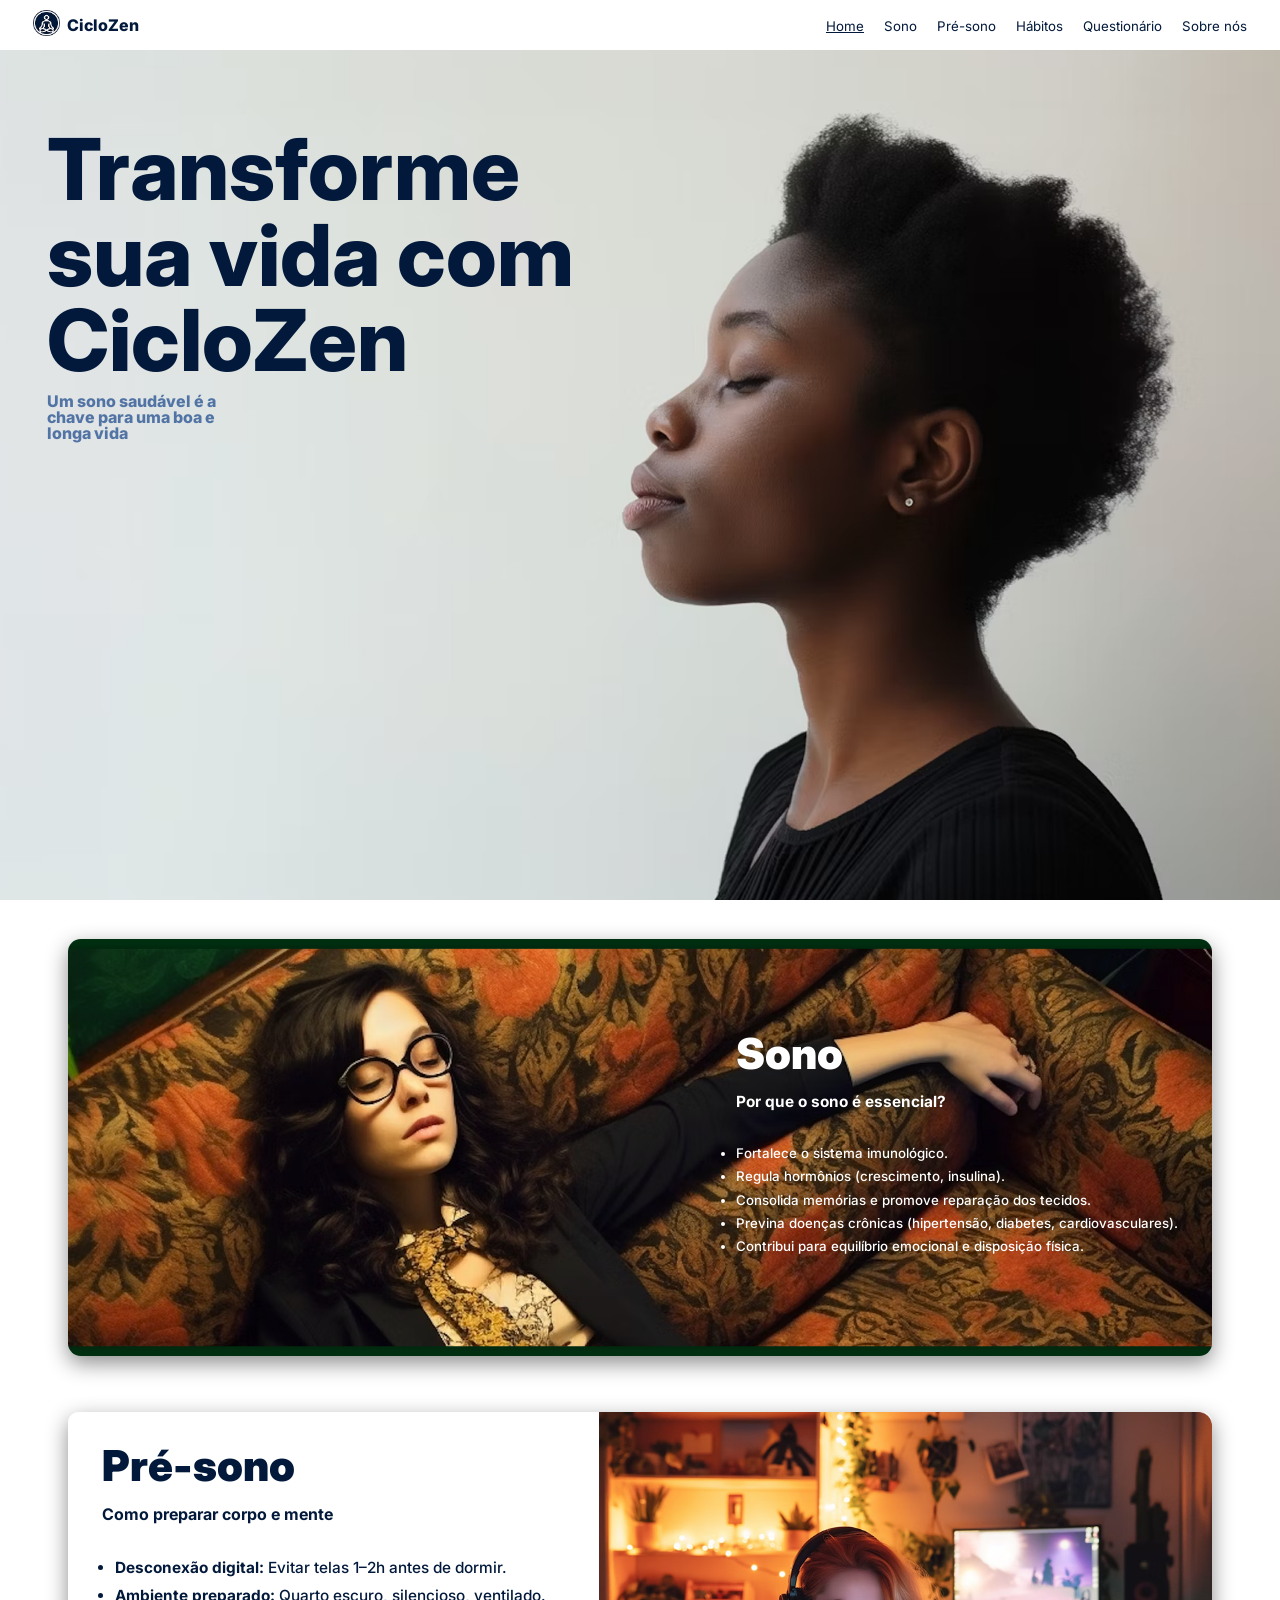
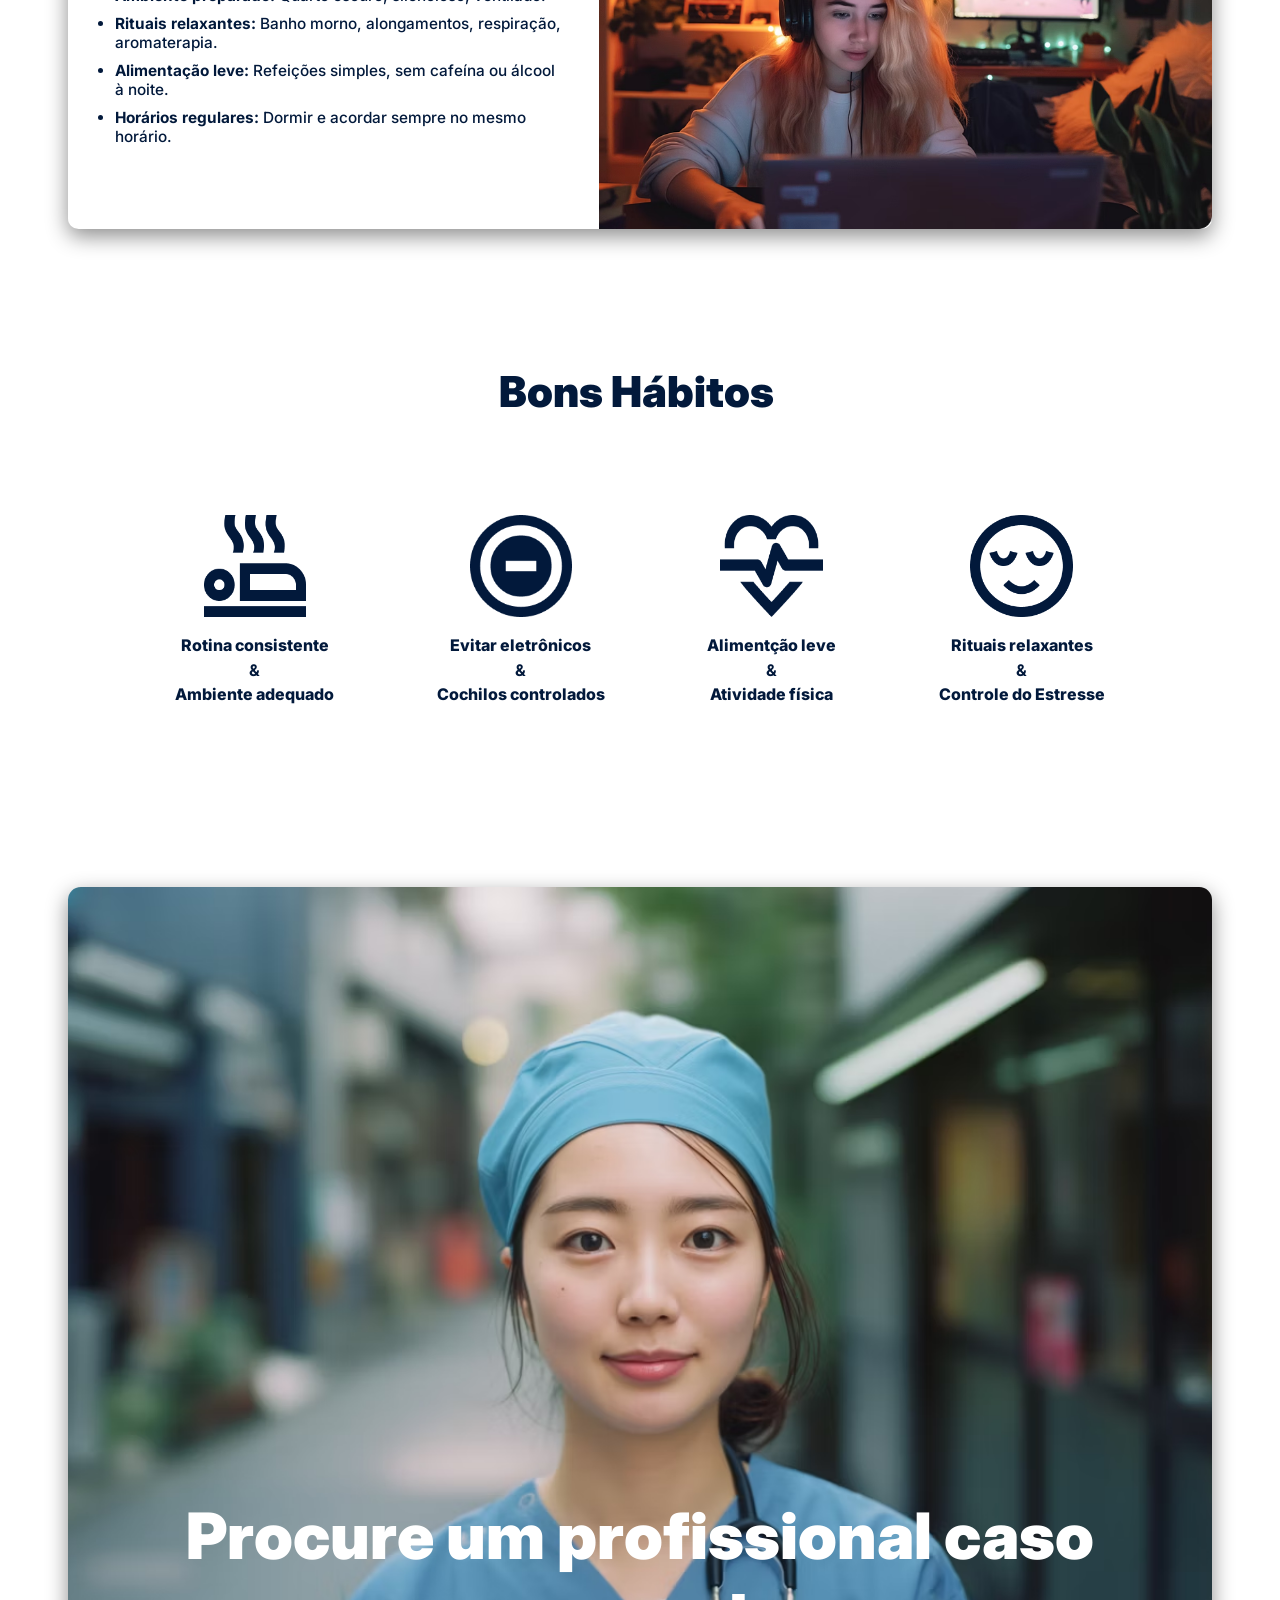
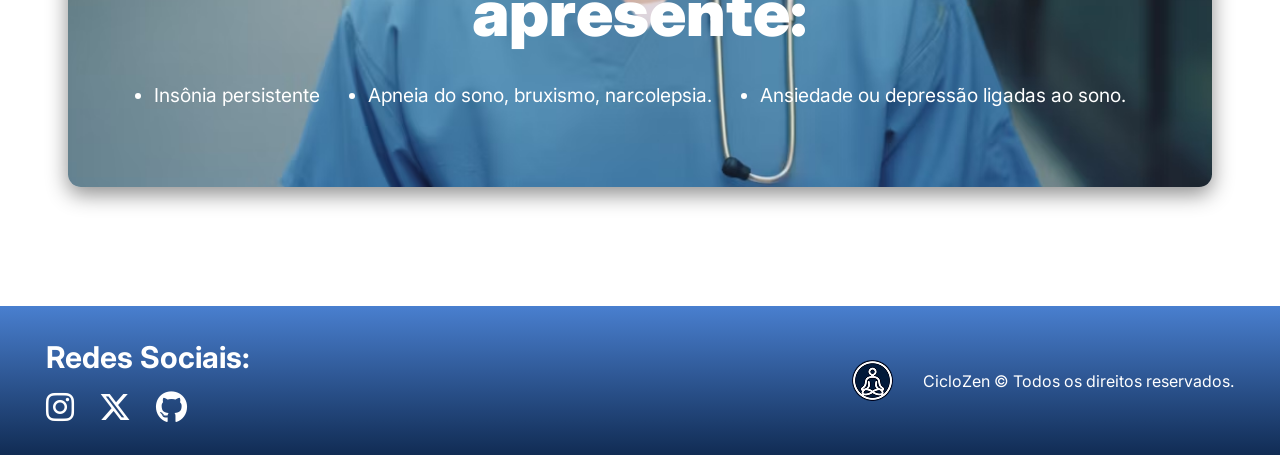
==== index.html @ ebe87358 "correção erros" ====
<!DOCTYPE html>
<html lang="pt-br">

<head>
  <meta charset="UTF-8">
  <meta name="viewport" content="width=device-width, initial-scale=1.0">
  <title>CicloZen</title>
  <link rel="stylesheet" href="index-style.css">
  <link rel="preconnect" href="https://fonts.googleapis.com">
  <link rel="preconnect" href="https://fonts.gstatic.com" crossorigin>
  <link href="https://fonts.googleapis.com/css2?family=Inter:ital,opsz,wght@0,14..32,100..900;1,14..32,100..900&family=Open+Sans:ital,wght@0,300..800;1,300..800&family=Roboto:ital,wght@0,100..900;1,100..900&display=swap" rel="stylesheet">
  <link rel="stylesheet" href="https://cdnjs.cloudflare.com/ajax/libs/font-awesome/6.5.0/css/all.min.css">
</head>

<body>
  <header>
    <div class="logo">
      <a href="index.html"> <img src="img/logo.png" alt="logo"></a>
      <p>CicloZen</p>
    </div>
    <nav>
      <ul>
        <li><a href="index.html" class="active">Home</a></li>
        <li><a href="sono.html">Sono</a></li>
        <li><a href="preSono.html">Pré-sono</a></li>
        <li><a href="habitos.html">Hábitos</a></li>
        <li><a href="questionario.html">Questionário</a></li>
        <li><a href="sobreNos.html">Sobre nós</a></li>
      </ul>
    </nav>
  </header>
  <main>
    <section class="section1">
      <h1>Transforme sua vida com CicloZen</h1>
      <p>Um sono saudável é a chave para uma boa e longa vida</p>
    </section>
    <section class="section2">
      <div class="sono">
        <div class="content-sono">
          <h1>Sono</h1>
          <p>Por que o sono é essencial?</p>
          <ul>
            <li>Fortalece o sistema imunológico.</li>
            <li>Regula hormônios (crescimento, insulina).</li>
            <li>Consolida memórias e promove reparação dos tecidos.</li>
            <li>
              Previna doenças crônicas (hipertensão, diabetes,
              cardiovasculares).
            </li>
            <li>Contribui para equilíbrio emocional e disposição física.</li>
          </ul>
        </div>
      </div>
      <div class="presono">
        <div class="left">
          <h1>Pré-sono</h1>
          <p>Como preparar corpo e mente</p>
          <ul>
            <li>
              <strong>Desconexão digital:</strong> Evitar telas 1–2h antes de
              dormir.
            </li>
            <li>
              <strong>Ambiente preparado:</strong> Quarto escuro, silencioso,
              ventilado.
            </li>
            <li>
              <strong>Rituais relaxantes:</strong> Banho morno, alongamentos,
              respiração, aromaterapia.
            </li>
            <li>
              <strong>Alimentação leve:</strong> Refeições simples, sem cafeína
              ou álcool à noite.
            </li>
            <li>
              <strong>Horários regulares:</strong> Dormir e acordar sempre no
              mesmo horário.
            </li>
          </ul>
        </div>
        <div class="right">
          <img src="img/presono.png" alt="presono">
        </div>
      </div>
      <div class="bonshabitos">
        <h1>Bons Hábitos</h1>
        <ul>
          <li>
            <img src="img/Vector.png" alt="">
            <p>Rotina consistente</p>
            <p><strong>&</strong></p>
            <p>Ambiente adequado</p>
          </li>
          <li>
            <img src="img/Vector-1.png" alt="">
            <p>Evitar eletrônicos</p>
            <p><strong>&</strong></p>
            <p>Cochilos controlados</p>
          </li>
          <li>
            <img src="img/Vector-2.png" alt="">
            <p>Alimentção leve</p>
            <p><strong>&</strong></p>
            <p>Atividade física</p>
          </li>
          <li>
            <img src="img/Vector-3.png" alt="">
            <p>Rituais relaxantes</p>
            <p><strong>&</strong></p>
            <p>Controle do Estresse</p>
          </li>
        </ul>
      </div>
      <div class="sintomas">
        <h1>Procure um profissional caso apresente:</h1>
        <ul>
          <li>Insônia persistente</li>
          <li>Apneia do sono, bruxismo, narcolepsia.</li>
          <li>Ansiedade ou depressão ligadas ao sono.</li>
        </ul>
      </div>
    </section>
  </main>
  <footer>
    <div class="left-footer">
      <h2>Redes Sociais:</h2>
      <ul>
        <li>
          <a href="https://www.instagram.com/ciclo.zen_/?next=%2F">
            <i class="fa-brands fa-2x fa-instagram" style="color: #ffffff;"></i>
          </a>
        </li>
        <li>
          <a href="https://x.com/ciclo_zen_">
            <i class="fa-brands fa-2x fa-x-twitter" style="color: #ffffff;"></i>
          </a>
        </li>
        <li>
          <a href="https://github.com/enzobernardes/CicloZen">
            <i class="fa-brands fa-2x fa-github" style="color: #ffffff;"></i>
          </a>
        </li>
      </ul>
    </div>

    <div class="right-footer">
      <img src="img/logo.png" alt="logo">
      <p>CicloZen © Todos os direitos reservados.</p>
    </div>
  </footer>
</body>

</html>
---- index-style.css ----
* {
    padding: 0;
    margin: 0;
    box-sizing: border-box;
    scroll-behavior: smooth;
    text-decoration: none;
    color: #02193B;
    font-family: Inter;
}

header {
    position: fixed;
    z-index: 1;
    display: flex;
    justify-content: space-between;
    align-items: center;
    padding: 1.04vh 2.6vw;
    background-color: white;
    width: 100%;
}

header .logo {
    display: flex;
    align-items: center;
    justify-content: center;
    gap: 0.52vw;
}

header .logo img {
    width: 2.08vw;
}

header .logo p {
    font-size: 1.25vw;
    font-weight: 800;
}

nav ul {
    display: flex;
    gap: 1.56vw;
    list-style: none;
}

nav ul li a {
    font-size: 1.04vw;
}

nav ul li a:hover {
    text-decoration: underline 0.104vw;
}

nav ul li a.active {
    text-decoration: underline 0.104vw;
}

.section1 {
    margin-top: 0.03rem;
    position: relative;
    height: 100vh;
    background-image: url('img/hero1.png');
    background-position: center;
    background-size: cover;
    background-repeat: no-repeat;
    padding: 5.21vh;
    display: flex;
    flex-direction: column;
    gap: 1.04vh;
}

.section1 h1 {
    width: 50%;
    padding-top: 5rem;
    font-weight: 800;
    font-style: Extra Bold;
    font-size: 6.67vw;
    line-height: 100%;
    letter-spacing: 0%;
}

.section1 p {
    font-family: Inter;
    font-weight: 800;
    font-style: Extra Bold;
    font-size: 1.25vw;
    line-height: 100%;
    letter-spacing: 0%;
    color: #5274A5;
    width: 15%;
}

.section2 {
    display: flex;
    flex-direction: column;
    justify-content: center;
    align-items: center;
    padding: 3vw;
    gap: 2.6vh;
    background-color: white;
}

.section2 .sono {
    width: 95%;
    height: 46.3vh;
    background-image: url('img/sono.png');
    background-position: center;
    background-size: cover;
    background-repeat: no-repeat;
    display: flex;
    flex-direction: column;
    gap: 0.26vh;
    justify-content: center;
    align-items: end;
    border-radius: 1vw;
    /* ou o valor que quiser */
    overflow: hidden;
    background-color: #003011;
    box-shadow: 0 0.8vh 2.4vh rgba(0, 0, 0, 0.45);
    /* ESSENCIAL para cortar a imagem */
}

.sono .content-sono {
    margin: 2.6vw 2.6vw;
}

.section2 .sono h1 {
    font-family: Inter;
    font-weight: 900;
    font-style: Black;
    font-size: 3.33vw;
    line-height: 100%;
    letter-spacing: 0%;
    color: white;
    margin-bottom: 2vh;
}

.section2 .sono p {
    font-family: Inter;
    font-weight: 700;
    font-style: Bold;
    font-size: 1.2vw;
    line-height: 100%;
    letter-spacing: 0%;
    text-align: justify;
    color: white;
    margin-bottom: 4vh;
}

.section2 .sono ul li {
    color: white;
    margin-bottom: 0.8vh;
    font-weight: 500;
    font-size: 1.04vw;
}

.section2 .presono {
    width: 95%;
    height: 46.3vh;
    display: flex;
    justify-content: space-between;
    margin: 2.6vw;
    background-color: white;
    border-radius: 0.83vw;
    box-shadow: 0 0.8vh 2.4vh rgba(0, 0, 0, 0.45);
}

.presono .left {
    padding: 2.6vw;
}

.left h1 {
    font-weight: 900;
    font-style: Black;
    font-size: 3.33vw;
    line-height: 100%;
    letter-spacing: 0%;
    margin-bottom: 2vh;
}

.left p {
    font-weight: 700;
    font-style: Bold;
    font-size: 1.25vw;
    line-height: 100%;
    letter-spacing: 0%;
    text-align: justify;
    margin-bottom: 4vh;
}

.left ul {
    display: flex;
    flex-direction: column;
    gap: 1vh;
    margin-left: 1.04vw;
}

.left ul li {
    font-weight: 500;
    font-style: Medium;
    font-size: 1.2vw;
}

.presono .right img {
    height: 46.3vh;
    width: auto;
}

.bonshabitos {
    padding: 5rem;
    display: flex;
    flex-direction: column;
    align-items: center;
    gap: 5vh;
}

.bonshabitos h1 {
    width: 22.1vw;
    height: 7.13vh;
    font-weight: 900;
    font-style: Black;
    font-size: 3.33vw;
    margin-bottom: 2.5rem;
}

.bonshabitos ul {
    list-style: none;
    display: flex;
    align-items: center;
    justify-content: center;
    gap: 8vw;
}

.bonshabitos ul li {
    display: flex;
    flex-direction: column;
    align-items: center;
    justify-content: center;
    gap: 0.5vh;
    font-weight: 800;
    font-style: Extra Bold;
}

.bonshabitos ul li img {
    height: 8vw;
    width: 8vw;
    margin-bottom: 1.5vh;
}

.sintomas{
    width: 95%;
    height: 100vh;
    background-image: url('img/medica.png');
    background-position: center;
    background-size: cover;
    background-repeat: no-repeat;
    border-radius: 1vw;
    /* ou o valor que quiser */
    box-shadow: 0 0.8vh 2.4vh rgba(0, 0, 0, 0.45);
    margin-top: 5rem;
    display: flex;
    flex-direction: column;
    align-items: center;
    justify-content: end;
    padding: 5rem 0;
    gap: 2rem;
    text-align: center;
    margin-bottom: 5rem;
}
.sintomas h1{
font-weight: 900;
font-size: 4rem;
color: white;

}
.sintomas ul{
    display: flex;
    gap: 3rem;

}
.sintomas ul li {
    color: white;
    font-size: 1.2rem;
}

footer {
  display: flex;
  justify-content: space-between;
  align-items: center;
  padding: 20px;
  background: linear-gradient(to bottom, #497FCF, #112C54);
  color: white;
}
.right-footer{
  display: flex;
  align-items: center;
  gap: 30px;
  padding: 0 2vw;
}

.right-footer p {
  color: white;
}

.left-footer {
  display: flex;
  flex-direction: column;
  justify-content: flex-end; 
  padding: 1vw 2vw;
}

.left-footer h2 {
  color: white;
  margin-bottom: 1rem;
  font-size: 30px;
}

.left-footer ul {
  list-style: none;
  padding: 0;
  margin: 0;
  display: flex;
  gap: 25px;
}
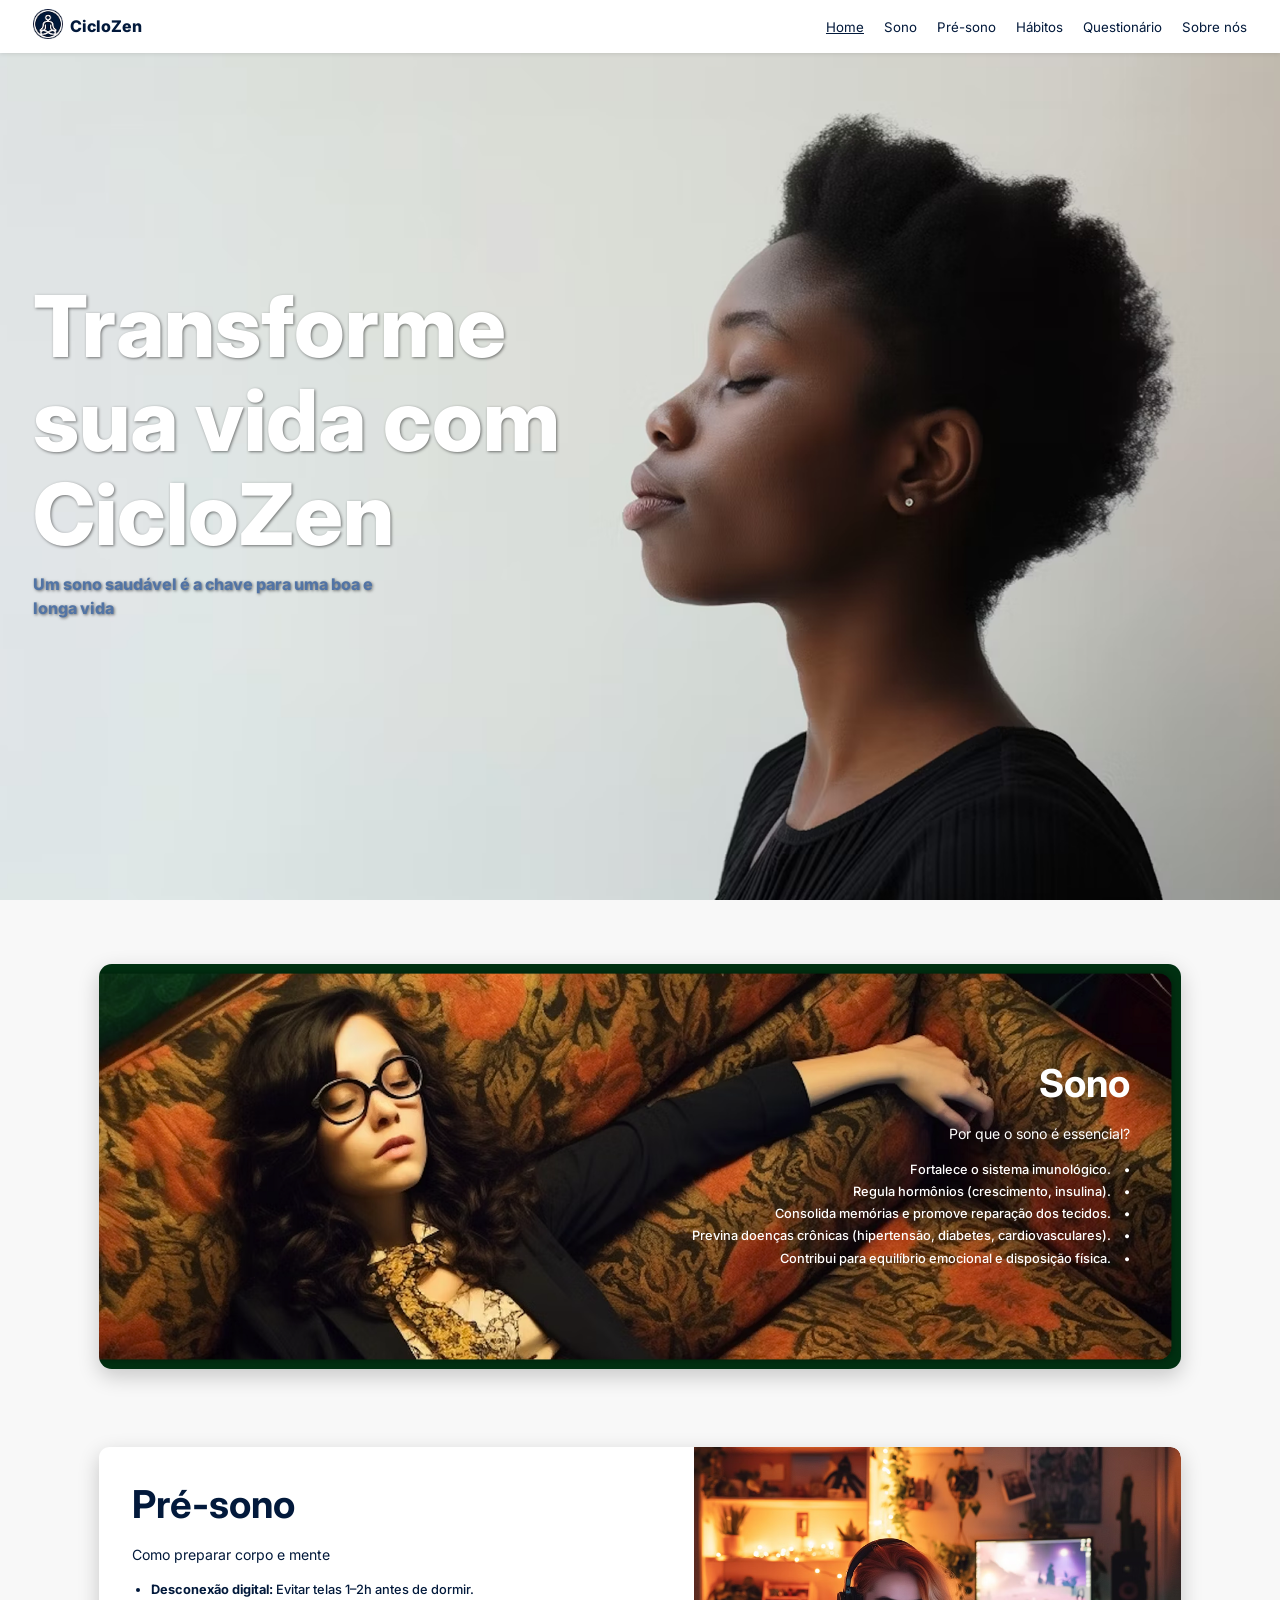
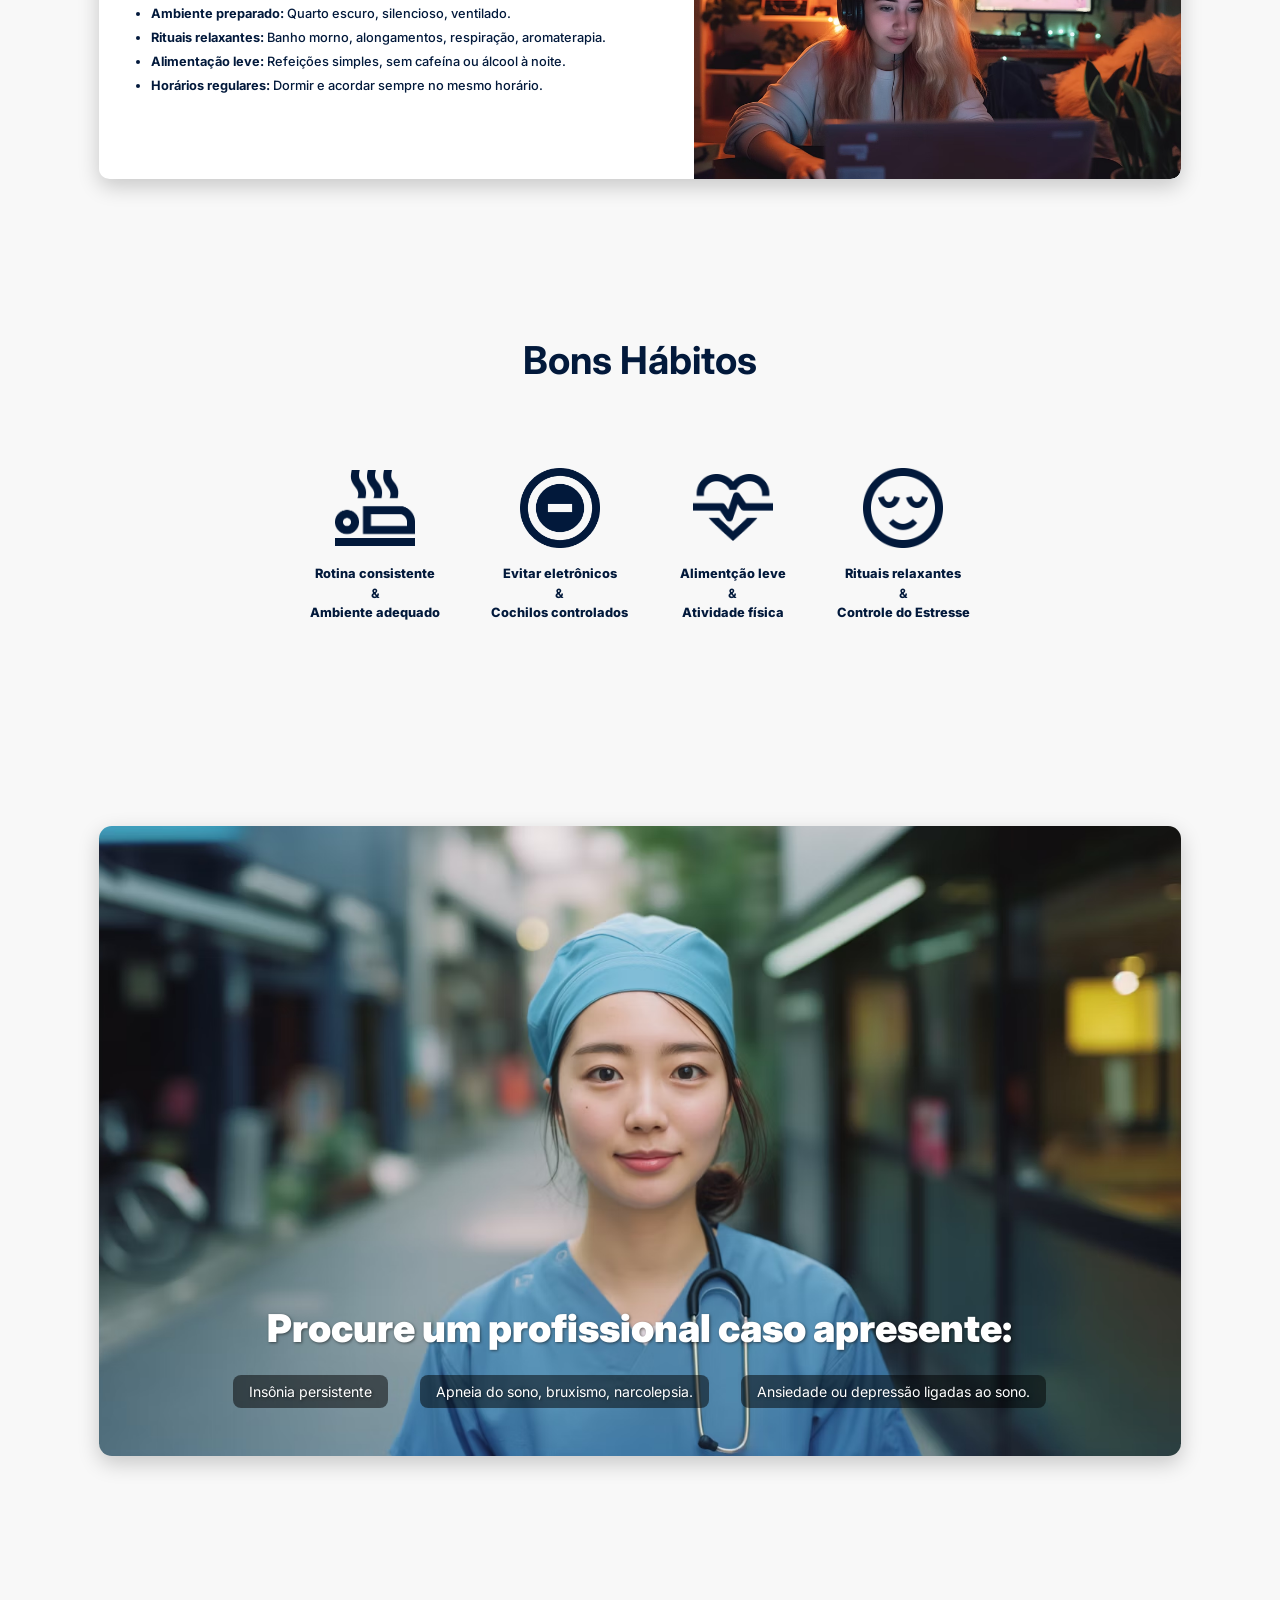
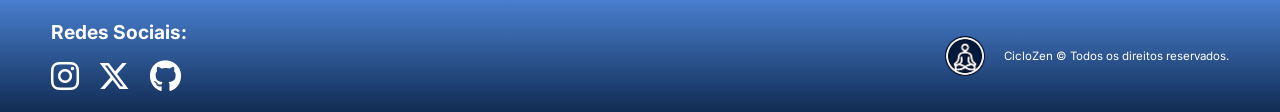
==== commit 10a87175: "continuação da página de questionário e começo da responsividade" ====
--- a/index.html
+++ b/index.html
@@ -8,7 +8,9 @@
   <link rel="stylesheet" href="index-style.css">
   <link rel="preconnect" href="https://fonts.googleapis.com">
   <link rel="preconnect" href="https://fonts.gstatic.com" crossorigin>
-  <link href="https://fonts.googleapis.com/css2?family=Inter:ital,opsz,wght@0,14..32,100..900;1,14..32,100..900&family=Open+Sans:ital,wght@0,300..800;1,300..800&family=Roboto:ital,wght@0,100..900;1,100..900&display=swap" rel="stylesheet">
+  <link
+    href="https://fonts.googleapis.com/css2?family=Inter:ital,opsz,wght@0,14..32,100..900;1,14..32,100..900&family=Open+Sans:ital,wght@0,300..800;1,300..800&family=Roboto:ital,wght@0,100..900;1,100..900&display=swap"
+    rel="stylesheet">
   <link rel="stylesheet" href="https://cdnjs.cloudflare.com/ajax/libs/font-awesome/6.5.0/css/all.min.css">
 </head>
 
@@ -18,7 +20,7 @@
       <a href="index.html"> <img src="img/logo.png" alt="logo"></a>
       <p>CicloZen</p>
     </div>
-    <nav>
+    <nav id="mobile-menu">
       <ul>
         <li><a href="index.html" class="active">Home</a></li>
         <li><a href="sono.html">Sono</a></li>
@@ -28,6 +30,9 @@
         <li><a href="sobreNos.html">Sobre nós</a></li>
       </ul>
     </nav>
+    <div class="menu-icon" onclick="toggleMenu()">
+      <i class="fa-solid fa-bars"></i>
+    </div>
   </header>
   <main>
     <section class="section1">
@@ -148,6 +153,23 @@
       <p>CicloZen © Todos os direitos reservados.</p>
     </div>
   </footer>
+
+  <script>
+  // Função para alternar a classe 'open' no menu
+  function toggleMenu() {
+    const nav = document.getElementById('mobile-menu');
+    nav.classList.toggle('open');
+  }
+
+  // Opcional: Fechar o menu ao clicar em um link
+  const links = document.querySelectorAll('#mobile-menu a');
+  links.forEach(link => {
+    link.addEventListener('click', () => {
+      document.getElementById('mobile-menu').classList.remove('open');
+    });
+  });
+</script>
+
 </body>
 
 </html>
--- a/index-style.css
+++ b/index-style.css
@@ -8,15 +8,18 @@
     font-family: Inter;
 }
 
+/* ------------------ ESTILOS GERAIS/DESKTOP ------------------ */
+
 header {
     position: fixed;
-    z-index: 1;
+    z-index: 1000; /* Z-index alto para garantir que fique acima de tudo */
     display: flex;
     justify-content: space-between;
     align-items: center;
     padding: 1.04vh 2.6vw;
     background-color: white;
     width: 100%;
+    box-shadow: 0 0.1vh 0.5vh rgba(0, 0, 0, 0.1); /* Sombra para destacar o header */
 }
 
 header .logo {
@@ -28,6 +31,7 @@
 
 header .logo img {
     width: 2.08vw;
+    min-width: 30px; /* Garante tamanho mínimo para o logo em desktop */
 }
 
 header .logo p {
@@ -43,49 +47,59 @@
 
 nav ul li a {
     font-size: 1.04vw;
+    transition: color 0.3s;
 }
 
 nav ul li a:hover {
     text-decoration: underline 0.104vw;
+    color: #5274A5; /* Cor de hover para melhor feedback */
 }
 
 nav ul li a.active {
     text-decoration: underline 0.104vw;
 }
 
+/* Ícone do menu (invisível no desktop) */
+.menu-icon {
+    display: none;
+    font-size: 6vw; /* Ajustado para mobile */
+    cursor: pointer;
+    color: #02193B;
+}
+
 .section1 {
-    margin-top: 0.03rem;
+    margin-top: 0; /* Removido o margin-top de 0.03rem */
     position: relative;
     height: 100vh;
     background-image: url('img/hero1.png');
     background-position: center;
     background-size: cover;
     background-repeat: no-repeat;
-    padding: 5.21vh;
+    padding: 5.21vh 2.6vw; /* Padding lateral adicionado */
     display: flex;
     flex-direction: column;
     gap: 1.04vh;
+    justify-content: center; /* Centraliza verticalmente o conteúdo na hero */
 }
 
 .section1 h1 {
     width: 50%;
-    padding-top: 5rem;
+    padding-top: 0; /* Removido o padding-top fixo */
     font-weight: 800;
-    font-style: Extra Bold;
     font-size: 6.67vw;
-    line-height: 100%;
-    letter-spacing: 0%;
+    line-height: 1.1; /* Ajuste no line-height para melhor leitura */
+    color: white; /* Cor do texto em branco para contraste com o fundo */
+    text-shadow: 1px 1px 3px rgba(0, 0, 0, 0.5); /* Sombra para o texto */
 }
 
 .section1 p {
-    font-family: Inter;
     font-weight: 800;
-    font-style: Extra Bold;
     font-size: 1.25vw;
-    line-height: 100%;
+    line-height: 1.5;
     letter-spacing: 0%;
     color: #5274A5;
-    width: 15%;
+    width: 30%; /* Aumentado o width para melhor apresentação */
+    text-shadow: 1px 1px 3px rgba(0, 0, 0, 0.5); /* Sombra para o texto */
 }
 
 .section2 {
@@ -93,140 +107,150 @@
     flex-direction: column;
     justify-content: center;
     align-items: center;
-    padding: 3vw;
-    gap: 2.6vh;
-    background-color: white;
+    padding: 5vw 3vw; /* Aumentado o padding vertical */
+    gap: 5vh; /* Aumentado o espaçamento entre as seções */
+    background-color: #f8f8f8; /* Cor de fundo suave para a seção */
 }
 
 .section2 .sono {
-    width: 95%;
-    height: 46.3vh;
+    width: 90%; /* Ajustado para 90% */
+    height: 45vh; /* Altura ajustada */
     background-image: url('img/sono.png');
-    background-position: center;
+    background-position: right center; /* Posicionamento ajustado */
     background-size: cover;
     background-repeat: no-repeat;
     display: flex;
     flex-direction: column;
-    gap: 0.26vh;
     justify-content: center;
     align-items: end;
     border-radius: 1vw;
-    /* ou o valor que quiser */
-    overflow: hidden;
     background-color: #003011;
-    box-shadow: 0 0.8vh 2.4vh rgba(0, 0, 0, 0.45);
-    /* ESSENCIAL para cortar a imagem */
+    box-shadow: 0 0.8vh 2.4vh rgba(0, 0, 0, 0.2); /* Sombra mais suave */
 }
 
 .sono .content-sono {
-    margin: 2.6vw 2.6vw;
+    margin: 0 4vw; /* Ajustado o margin */
+    width: 50%; /* Limita a largura do conteúdo de texto */
+    text-align: right;
 }
 
 .section2 .sono h1 {
-    font-family: Inter;
-    font-weight: 900;
-    font-style: Black;
-    font-size: 3.33vw;
-    line-height: 100%;
-    letter-spacing: 0%;
+    font-size: 3vw;
     color: white;
     margin-bottom: 2vh;
 }
 
 .section2 .sono p {
-    font-family: Inter;
-    font-weight: 700;
-    font-style: Bold;
-    font-size: 1.2vw;
-    line-height: 100%;
-    letter-spacing: 0%;
-    text-align: justify;
+    font-size: 1.1vw;
+    line-height: 1.4;
     color: white;
-    margin-bottom: 4vh;
+    margin-bottom: 2vh;
+}
+
+.section2 .sono ul {
+    list-style-type: none; /* Remove o marcador padrão */
+    text-align: right;
 }
 
 .section2 .sono ul li {
     color: white;
     margin-bottom: 0.8vh;
     font-weight: 500;
-    font-size: 1.04vw;
+    font-size: 1vw;
+    position: relative;
+    padding-right: 1.5vw;
+}
+
+.section2 .sono ul li::before {
+    content: "•"; /* Usa um ponto como marcador */
+    color: white;
+    font-weight: bold;
+    display: inline-block;
+    width: 1em;
+    margin-left: -1em;
+    position: absolute;
+    right: 0;
 }
 
 .section2 .presono {
-    width: 95%;
-    height: 46.3vh;
+    width: 90%;
+    height: auto; /* Deixa a altura flexível */
     display: flex;
     justify-content: space-between;
     margin: 2.6vw;
     background-color: white;
     border-radius: 0.83vw;
-    box-shadow: 0 0.8vh 2.4vh rgba(0, 0, 0, 0.45);
+    box-shadow: 0 0.8vh 2.4vh rgba(0, 0, 0, 0.2);
+    overflow: hidden; /* Garante que nada saia do container */
 }
 
 .presono .left {
     padding: 2.6vw;
+    width: 55%; /* Distribui o espaço */
 }
 
 .left h1 {
-    font-weight: 900;
-    font-style: Black;
-    font-size: 3.33vw;
-    line-height: 100%;
-    letter-spacing: 0%;
+    font-size: 3vw;
     margin-bottom: 2vh;
 }
 
 .left p {
-    font-weight: 700;
-    font-style: Bold;
-    font-size: 1.25vw;
-    line-height: 100%;
-    letter-spacing: 0%;
-    text-align: justify;
-    margin-bottom: 4vh;
+    font-size: 1.1vw;
+    line-height: 1.4;
+    margin-bottom: 2vh;
 }
 
 .left ul {
+    list-style-type: disc; /* Garante marcadores */
     display: flex;
     flex-direction: column;
     gap: 1vh;
-    margin-left: 1.04vw;
+    margin-left: 1.5vw;
 }
 
 .left ul li {
     font-weight: 500;
-    font-style: Medium;
-    font-size: 1.2vw;
+    font-size: 1vw;
+}
+
+.presono .right {
+    width: 45%;
+    display: flex;
+    align-items: center;
+    justify-content: center;
+    background-color: #f0f4f8; /* Cor de fundo para a área da imagem */
 }
 
 .presono .right img {
-    height: 46.3vh;
-    width: auto;
+    height: 100%; /* Ajusta a imagem para preencher a altura */
+    width: 100%;
+    object-fit: cover; /* Garante que a imagem cubra a área sem distorcer */
 }
 
 .bonshabitos {
-    padding: 5rem;
+    padding: 5rem 2vw; /* Padding horizontal ajustado */
     display: flex;
     flex-direction: column;
     align-items: center;
     gap: 5vh;
+    width: 100%;
+    max-width: 1200px; /* Limite de largura para desktop */
 }
 
 .bonshabitos h1 {
-    width: 22.1vw;
-    height: 7.13vh;
-    font-weight: 900;
-    font-style: Black;
-    font-size: 3.33vw;
+    width: auto;
+    font-size: 3vw;
+    text-align: center;
     margin-bottom: 2.5rem;
 }
 
 .bonshabitos ul {
     list-style: none;
     display: flex;
-    align-items: center;
+    align-items: flex-start; /* Alinha os itens no topo */
     justify-content: center;
-    gap: 8vw;
+    gap: 4vw; /* Reduzido o gap */
+    flex-wrap: wrap; /* Permite que os itens quebrem a linha */
 }
 
 .bonshabitos ul li {
@@ -236,81 +260,100 @@
     justify-content: center;
     gap: 0.5vh;
     font-weight: 800;
-    font-style: Extra Bold;
+    text-align: center;
+    max-width: 15vw; /* Limite de largura para cada item */
 }
 
 .bonshabitos ul li img {
-    height: 8vw;
-    width: 8vw;
+    height: 6vw; /* Reduzido o tamanho da imagem */
+    width: 6vw;
+    min-width: 80px; /* Tamanho mínimo para a imagem em desktop */
+    min-height: 80px;
     margin-bottom: 1.5vh;
+    object-fit: contain;
+}
+
+.bonshabitos ul li p {
+    font-size: 1vw;
+    line-height: 1.2;
 }
 
 .sintomas{
-    width: 95%;
-    height: 100vh;
+    width: 90%;
+    height: 70vh; /* Altura ajustada */
     background-image: url('img/medica.png');
     background-position: center;
     background-size: cover;
     background-repeat: no-repeat;
     border-radius: 1vw;
-    /* ou o valor que quiser */
-    box-shadow: 0 0.8vh 2.4vh rgba(0, 0, 0, 0.45);
+    box-shadow: 0 0.8vh 2.4vh rgba(0, 0, 0, 0.2);
     margin-top: 5rem;
     display: flex;
     flex-direction: column;
     align-items: center;
     justify-content: end;
-    padding: 5rem 0;
-    gap: 2rem;
+    padding: 3rem 2rem; /* Padding ajustado */
+    gap: 1.5rem;
     text-align: center;
     margin-bottom: 5rem;
 }
 .sintomas h1{
-font-weight: 900;
-font-size: 4rem;
-color: white;
-
+    font-weight: 900;
+    font-size: 3vw;
+    color: white;
+    text-shadow: 1px 1px 3px rgba(0, 0, 0, 0.5);
 }
 .sintomas ul{
     display: flex;
-    gap: 3rem;
+    gap: 2rem;
+    list-style: none; /* Removido marcadores */
 
 }
 .sintomas ul li {
     color: white;
-    font-size: 1.2rem;
+    font-size: 1.1vw;
+    background-color: rgba(0, 0, 0, 0.5); /* Fundo para melhorar a legibilidade */
+    padding: 0.5rem 1rem;
+    border-radius: 0.5rem;
+    text-shadow: 1px 1px 3px rgba(0, 0, 0, 0.5);
 }
 
 footer {
   display: flex;
   justify-content: space-between;
   align-items: center;
-  padding: 20px;
+  padding: 20px 4vw; /* Padding ajustado */
   background: linear-gradient(to bottom, #497FCF, #112C54);
   color: white;
 }
 .right-footer{
   display: flex;
   align-items: center;
-  gap: 30px;
-  padding: 0 2vw;
+  gap: 1.5vw; /* Gap ajustado */
+  padding: 0;
+}
+
+.right-footer img {
+    width: 2.5vw;
+    min-width: 40px;
 }
 
 .right-footer p {
   color: white;
+  font-size: 0.9vw;
 }
 
 .left-footer {
   display: flex;
   flex-direction: column;
   justify-content: flex-end; 
-  padding: 1vw 2vw;
+  padding: 0;
 }
 
 .left-footer h2 {
   color: white;
   margin-bottom: 1rem;
-  font-size: 30px;
+  font-size: 1.5vw;
 }
 
 .left-footer ul {
@@ -318,5 +361,351 @@
   padding: 0;
   margin: 0;
   display: flex;
-  gap: 25px;
-}
+  gap: 1.5vw; /* Gap ajustado */
+}
+
+/* ------------------ RESPONSIVIDADE (MOBILE) ------------------ */
+
+/* Adicionado um Media Query para tablets ou telas médias */
+@media (max-width: 1024px) {
+    
+    header .logo img {
+        width: 4vw;
+    }
+    header .logo p {
+        font-size: 2vw;
+    }
+    nav ul li a {
+        font-size: 1.5vw;
+    }
+
+    .section1 h1 {
+        font-size: 8vw;
+        width: 70%;
+    }
+
+    .section1 p {
+        font-size: 2.5vw;
+        width: 50%;
+    }
+
+    .sono .content-sono {
+        width: 70%;
+    }
+
+    .section2 .sono h1 {
+        font-size: 5vw;
+    }
+    .section2 .sono p, .section2 .sono ul li {
+        font-size: 2.5vw;
+    }
+    
+    .left h1 {
+        font-size: 5vw;
+    }
+    .left p, .left ul li {
+        font-size: 2.5vw;
+    }
+
+    .presono .right img {
+        object-fit: contain;
+    }
+
+    .bonshabitos h1 {
+        font-size: 5vw;
+    }
+    .bonshabitos ul li {
+        max-width: 25vw;
+    }
+    .bonshabitos ul li img {
+        height: 10vw;
+        width: 10vw;
+    }
+    .bonshabitos ul li p {
+        font-size: 2vw;
+    }
+
+    .sintomas h1 {
+        font-size: 5vw;
+    }
+    .sintomas ul li {
+        font-size: 2vw;
+    }
+
+    .right-footer img {
+        width: 4vw;
+    }
+    .right-footer p {
+        font-size: 1.5vw;
+    }
+    .left-footer h2 {
+        font-size: 2.5vw;
+    }
+}
+
+
+
+.menu-icon {
+    display: none;
+    font-size: 1.5em; 
+    cursor: pointer;
+    z-index: 1001;
+}
+
+@media (max-width: 600px) {
+    /* Mostra o ícone do Menu no Mobile */
+    .menu-icon {
+        display: block;
+    }
+
+    /* Esconde a navegação padrão */
+    nav {
+        display: none;
+        flex-direction: column;
+        width: 100%;
+        position: absolute;
+        top: 60px; /* Ajuste para logo abaixo do header */
+        left: 0;
+        background-color: white; /* Cor de fundo para o menu aberto */
+        box-shadow: 0 4px 6px rgba(0, 0, 0, 0.1);
+        z-index: 999;
+    }
+
+    /* Estilo do menu quando aberto */
+    nav.open {
+        display: flex; /* O menu aparecerá quando tiver a classe 'open' */
+    }
+
+    nav ul {
+        flex-direction: column;
+        width: 100%;
+        padding: 10px 0;
+    }
+
+    nav ul li {
+        text-align: center;
+        padding: 10px 0;
+        border-bottom: 1px solid #f0f0f0;
+    }
+
+    nav ul li a {
+        font-size: 5vw; /* Tamanho maior para mobile */
+        display: block;
+        padding: 10px;
+    }
+
+    /* **IMPORTANTE**: Remova ou comente a regra 'nav { display: none; }' que você tinha nas media queries anteriores. */
+    /* Exemplo da regra que você DEVE REMOVER/AJUSTAR: */
+    /* nav ul { display: none; } ou nav { display: none; } */
+
+    /* HERO */
+    .section1 {
+        height: 80vh;
+        text-align: center;
+        justify-content: center;
+        align-items: center;
+        padding: 5vh 5vw;
+    }
+
+    .section1 h1 {
+        width: 100%; /* Ocupa a largura total */
+        font-size: 12vw;
+        padding-top: 0;
+        line-height: 1.1;
+    }
+
+    .section1 p {
+        width: 90%;
+        font-size: 5vw;
+        margin-top: 1vh;
+        width: 100%;
+    }
+
+    /* SONO */
+    .section2 .sono {
+        height: auto;
+        padding: 8vw 5vw;
+        align-items: center; /* Centraliza no mobile */
+        background-position: center center; /* Ajusta a imagem de fundo */
+    }
+
+    .sono .content-sono {
+        margin: 0;
+        width: 100%;
+        text-align: left; /* Alinha o texto à esquerda */
+        background-color: rgba(0, 0, 0, 0.4); /* Fundo escuro para melhorar contraste */
+        padding: 5vw;
+        border-radius: 0.83vw;
+    }
+
+    .section2 .sono h1 {
+        font-size: 8vw;
+        margin-bottom: 2vh;
+    }
+
+    .section2 .sono p {
+        font-size: 4vw;
+        width: 100%;
+        margin-bottom: 2vh;
+        line-height: 1.4;
+    }
+
+    .section2 .sono ul {
+        text-align: left;
+        list-style-type: disc; /* Volta ao marcador padrão */
+        margin-left: 5vw;
+    }
+
+    .section2 .sono ul li {
+        font-size: 4vw;
+        padding-right: 0;
+        margin-left: 0;
+    }
+    
+    .section2 .sono ul li::before {
+        content: none; /* Remove o marcador personalizado */
+    }
+
+
+    /* PRÉ-SONO */
+    .presono {
+        flex-direction: column;
+        height: auto;
+        padding: 0; /* Removido padding, será adicionado aos 'left' e 'right' */
+        width: 90%;
+        margin: 5vw 0;
+    }
+
+    .presono .left {
+        padding: 5vw;
+        width: 100%; /* Ocupa a largura total */
+    }
+
+    .left h1 {
+        font-size: 8vw;
+        margin-bottom: 1.5vh;
+    }
+
+    .left p {
+        font-size: 4vw;
+        margin-bottom: 3vh;
+    }
+
+    .left ul {
+        margin-left: 5vw;
+        gap: 1.5vh;
+    }
+
+    .left ul li {
+        font-size: 4vw;
+    }
+
+    .presono .right {
+        width: 100%;
+        height: 35vh; /* Altura fixa para a imagem no mobile */
+    }
+
+    .presono .right img {
+        width: 100%;
+        height: 100%;
+        object-fit: cover; /* Garante que a imagem preencha a área */
+        border-radius: 0 0 0.83vw 0.83vw; /* Borda arredondada apenas na parte inferior */
+    }
+
+    /* BONS HÁBITOS */
+    .bonshabitos {
+        padding: 2rem 5vw;
+        gap: 4vh;
+    }
+
+    .bonshabitos h1 {
+        font-size: 9vw;
+        width: 100%;
+    }
+
+    .bonshabitos ul {
+        flex-direction: column;
+        gap: 5vh;
+    }
+
+    .bonshabitos ul li {
+        max-width: 80%;
+        flex-direction: row; /* Coloca imagem e texto lado a lado */
+        gap: 5vw;
+        text-align: left;
+    }
+
+    .bonshabitos ul li img {
+        width: 20vw;
+        height: 20vw;
+        margin-bottom: 0;
+        min-width: 60px;
+        min-height: 60px;
+    }
+    .bonshabitos ul li p {
+        font-size: 4vw;
+    }
+
+    /* SINTOMAS */
+    .sintomas {
+        width: 90%;
+        height: 50vh; /* Altura reduzida */
+        padding: 2rem 1rem;
+        gap: 1rem;
+        margin-top: 3rem;
+        margin-bottom: 3rem;
+    }
+
+    .sintomas h1 {
+        font-size: 7vw;
+        line-height: 1.2;
+    }
+
+    .sintomas ul {
+        flex-direction: column;
+        gap: 0.5rem;
+    }
+
+    .sintomas ul li {
+        font-size: 4vw;
+        padding: 0.5rem;
+    }
+
+    /* FOOTER */
+    footer {
+        flex-direction: column;
+        text-align: center;
+        padding: 5vw;
+        gap: 3vh;
+    }
+
+    .left-footer {
+        padding: 0;
+        align-items: center;
+    }
+
+    .left-footer h2 {
+        font-size: 5vw;
+        margin-bottom: 1.5vh;
+    }
+
+    .left-footer ul {
+        justify-content: center;
+        gap: 5vw;
+    }
+    
+    .right-footer{
+        flex-direction: column;
+        gap: 1vh;
+        padding: 0;
+    }
+
+    .right-footer img {
+        width: 8vw;
+    }
+
+    .right-footer p {
+        font-size: 3vw;
+    }
+
+}
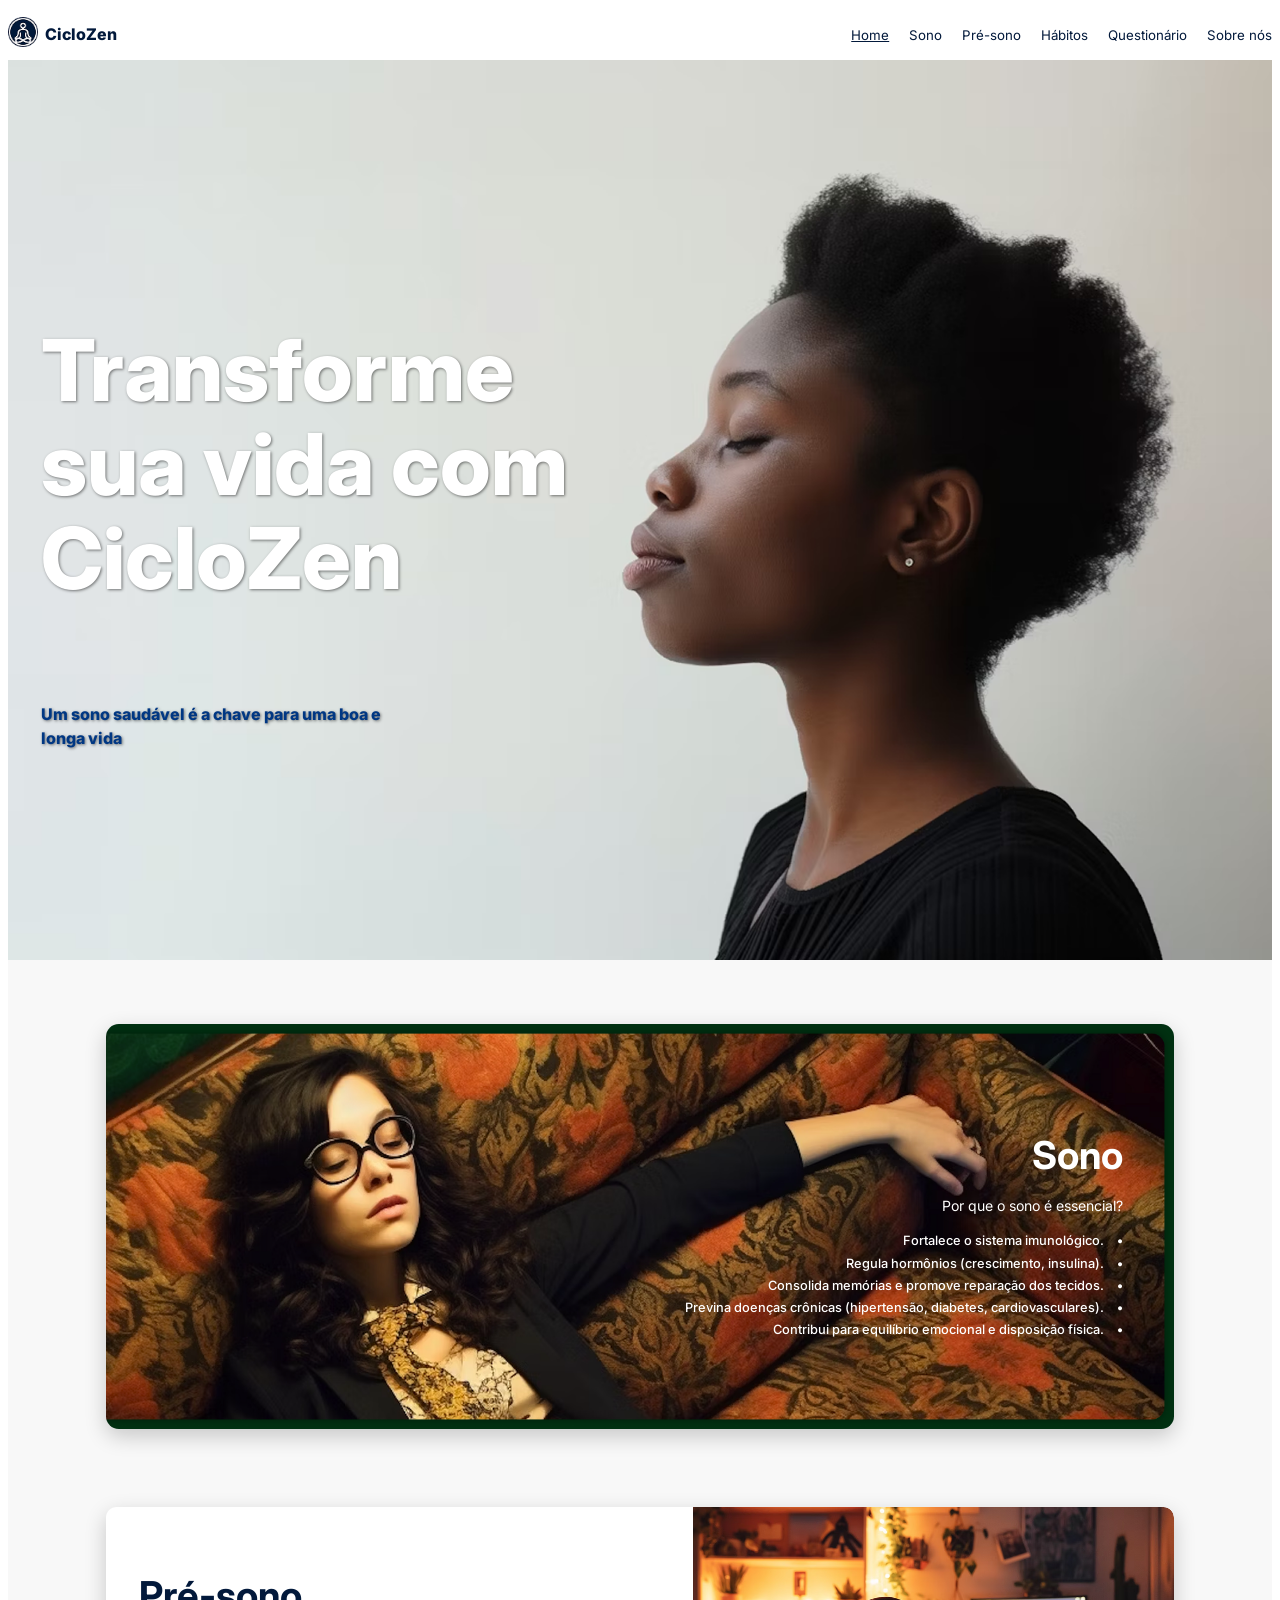
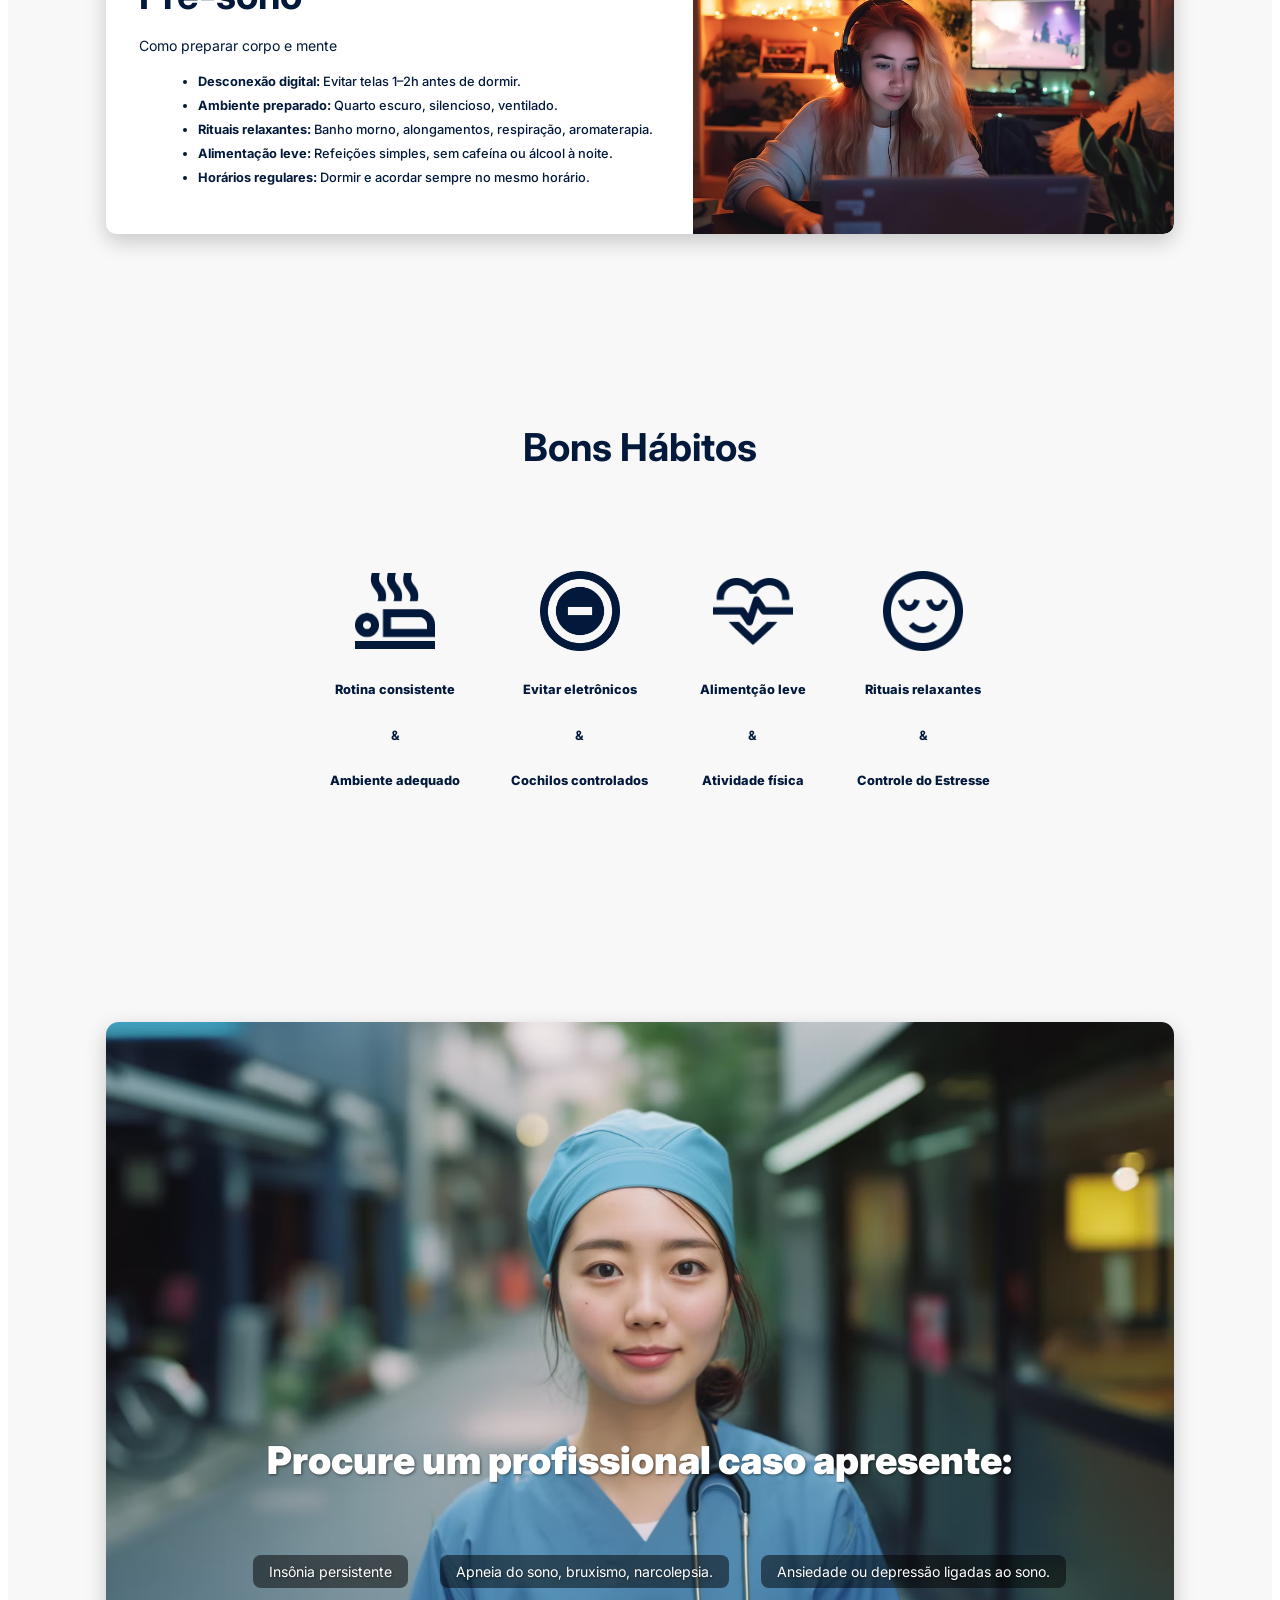
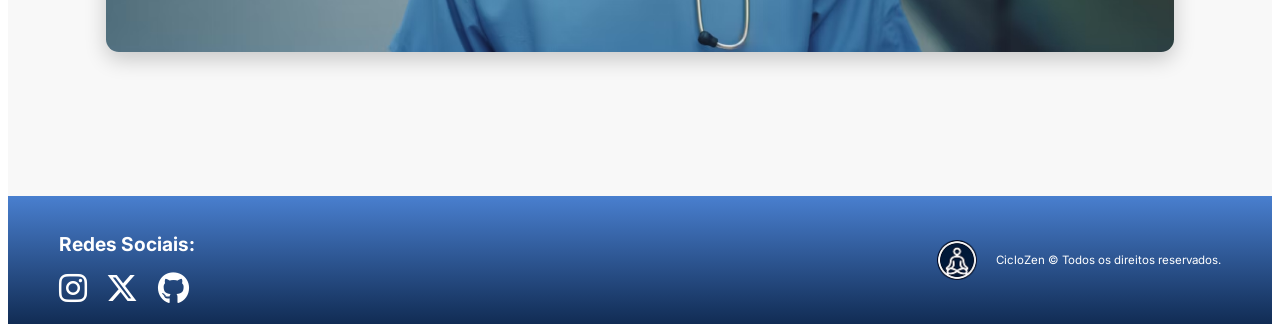
==== commit 812cf729: "Progreso nas páginas" ====
--- a/index.html
+++ b/index.html
@@ -153,15 +153,12 @@
       <p>CicloZen © Todos os direitos reservados.</p>
     </div>
   </footer>
-
   <script>
-  // Função para alternar a classe 'open' no menu
   function toggleMenu() {
     const nav = document.getElementById('mobile-menu');
     nav.classList.toggle('open');
   }
 
-  // Opcional: Fechar o menu ao clicar em um link
   const links = document.querySelectorAll('#mobile-menu a');
   links.forEach(link => {
     link.addEventListener('click', () => {
--- a/index-style.css
+++ b/index-style.css
@@ -1,122 +1,96 @@
 * {
-    padding: 0;
-    margin: 0;
     box-sizing: border-box;
-    scroll-behavior: smooth;
     text-decoration: none;
     color: #02193B;
     font-family: Inter;
 }
-
-/* ------------------ ESTILOS GERAIS/DESKTOP ------------------ */
-
 header {
-    position: fixed;
-    z-index: 1000; /* Z-index alto para garantir que fique acima de tudo */
     display: flex;
     justify-content: space-between;
     align-items: center;
-    padding: 1.04vh 2.6vw;
-    background-color: white;
     width: 100%;
-    box-shadow: 0 0.1vh 0.5vh rgba(0, 0, 0, 0.1); /* Sombra para destacar o header */
-}
-
+}
 header .logo {
     display: flex;
     align-items: center;
     justify-content: center;
     gap: 0.52vw;
 }
-
 header .logo img {
     width: 2.08vw;
-    min-width: 30px; /* Garante tamanho mínimo para o logo em desktop */
-}
-
+    min-width: 30px;
+}
 header .logo p {
     font-size: 1.25vw;
     font-weight: 800;
 }
-
 nav ul {
     display: flex;
     gap: 1.56vw;
     list-style: none;
 }
-
 nav ul li a {
     font-size: 1.04vw;
     transition: color 0.3s;
 }
-
 nav ul li a:hover {
     text-decoration: underline 0.104vw;
-    color: #5274A5; /* Cor de hover para melhor feedback */
-}
-
+    color: #5274A5;
+}
 nav ul li a.active {
     text-decoration: underline 0.104vw;
 }
-
-/* Ícone do menu (invisível no desktop) */
 .menu-icon {
     display: none;
-    font-size: 6vw; /* Ajustado para mobile */
+    font-size: 6vw;
     cursor: pointer;
     color: #02193B;
 }
-
 .section1 {
-    margin-top: 0; /* Removido o margin-top de 0.03rem */
+    margin-top: 0;
     position: relative;
     height: 100vh;
     background-image: url('img/hero1.png');
     background-position: center;
     background-size: cover;
     background-repeat: no-repeat;
-    padding: 5.21vh 2.6vw; /* Padding lateral adicionado */
+    padding: 5.21vh 2.6vw;
     display: flex;
     flex-direction: column;
     gap: 1.04vh;
-    justify-content: center; /* Centraliza verticalmente o conteúdo na hero */
-}
-
+    justify-content: center;
+}
 .section1 h1 {
     width: 50%;
-    padding-top: 0; /* Removido o padding-top fixo */
+    padding-top: 0;
     font-weight: 800;
     font-size: 6.67vw;
-    line-height: 1.1; /* Ajuste no line-height para melhor leitura */
-    color: white; /* Cor do texto em branco para contraste com o fundo */
-    text-shadow: 1px 1px 3px rgba(0, 0, 0, 0.5); /* Sombra para o texto */
-}
-
+    line-height: 1.1;
+    color: white;
+    text-shadow: 1px 1px 3px rgba(0, 0, 0, 0.5);
+}
 .section1 p {
     font-weight: 800;
     font-size: 1.25vw;
     line-height: 1.5;
-    letter-spacing: 0%;
-    color: #5274A5;
-    width: 30%; /* Aumentado o width para melhor apresentação */
-    text-shadow: 1px 1px 3px rgba(0, 0, 0, 0.5); /* Sombra para o texto */
-}
-
+    color: #003783;
+    width: 30%;
+    text-shadow: 1px 1px 3px rgba(0, 0, 0, 0.5);
+}
 .section2 {
     display: flex;
     flex-direction: column;
     justify-content: center;
     align-items: center;
-    padding: 5vw 3vw; /* Aumentado o padding vertical */
-    gap: 5vh; /* Aumentado o espaçamento entre as seções */
-    background-color: #f8f8f8; /* Cor de fundo suave para a seção */
-}
-
+    padding: 5vw 3vw;
+    gap: 5vh;
+    background-color: #f8f8f8;
+}
 .section2 .sono {
-    width: 90%; /* Ajustado para 90% */
-    height: 45vh; /* Altura ajustada */
+    width: 90%;
+    height: 45vh;
     background-image: url('img/sono.png');
-    background-position: right center; /* Posicionamento ajustado */
+    background-position: right center;
     background-size: cover;
     background-repeat: no-repeat;
     display: flex;
@@ -125,33 +99,28 @@
     align-items: end;
     border-radius: 1vw;
     background-color: #003011;
-    box-shadow: 0 0.8vh 2.4vh rgba(0, 0, 0, 0.2); /* Sombra mais suave */
-}
-
+    box-shadow: 0 0.8vh 2.4vh rgba(0, 0, 0, 0.2);
+}
 .sono .content-sono {
-    margin: 0 4vw; /* Ajustado o margin */
-    width: 50%; /* Limita a largura do conteúdo de texto */
+    margin: 0 4vw;
+    width: 50%;
     text-align: right;
 }
-
 .section2 .sono h1 {
     font-size: 3vw;
     color: white;
     margin-bottom: 2vh;
 }
-
 .section2 .sono p {
     font-size: 1.1vw;
     line-height: 1.4;
     color: white;
     margin-bottom: 2vh;
 }
-
 .section2 .sono ul {
-    list-style-type: none; /* Remove o marcador padrão */
+    list-style-type: none;
     text-align: right;
 }
-
 .section2 .sono ul li {
     color: white;
     margin-bottom: 0.8vh;
@@ -160,9 +129,8 @@
     position: relative;
     padding-right: 1.5vw;
 }
-
 .section2 .sono ul li::before {
-    content: "•"; /* Usa um ponto como marcador */
+    content: "•";
     color: white;
     font-weight: bold;
     display: inline-block;
@@ -171,88 +139,76 @@
     position: absolute;
     right: 0;
 }
-
 .section2 .presono {
     width: 90%;
-    height: auto; /* Deixa a altura flexível */
+    height: auto;
     display: flex;
     justify-content: space-between;
     margin: 2.6vw;
     background-color: white;
     border-radius: 0.83vw;
     box-shadow: 0 0.8vh 2.4vh rgba(0, 0, 0, 0.2);
-    overflow: hidden; /* Garante que nada saia do container */
-}
-
+    overflow: hidden;
+}
 .presono .left {
     padding: 2.6vw;
-    width: 55%; /* Distribui o espaço */
-}
-
+    width: 55%;
+}
 .left h1 {
     font-size: 3vw;
     margin-bottom: 2vh;
 }
-
 .left p {
     font-size: 1.1vw;
     line-height: 1.4;
     margin-bottom: 2vh;
 }
-
 .left ul {
-    list-style-type: disc; /* Garante marcadores */
+    list-style-type: disc;
     display: flex;
     flex-direction: column;
     gap: 1vh;
     margin-left: 1.5vw;
 }
-
 .left ul li {
     font-weight: 500;
     font-size: 1vw;
 }
-
 .presono .right {
     width: 45%;
     display: flex;
     align-items: center;
     justify-content: center;
-    background-color: #f0f4f8; /* Cor de fundo para a área da imagem */
-}
-
+    background-color: #f0f4f8;
+}
 .presono .right img {
-    height: 100%; /* Ajusta a imagem para preencher a altura */
+    height: 100%;
     width: 100%;
-    object-fit: cover; /* Garante que a imagem cubra a área sem distorcer */
-}
-
+    object-fit: cover;
+}
 .bonshabitos {
-    padding: 5rem 2vw; /* Padding horizontal ajustado */
+    padding: 5rem 2vw;
     display: flex;
     flex-direction: column;
     align-items: center;
     gap: 5vh;
     width: 100%;
-    max-width: 1200px; /* Limite de largura para desktop */
-}
-
+    max-width: 1200px;
+}
 .bonshabitos h1 {
     width: auto;
     font-size: 3vw;
     text-align: center;
     margin-bottom: 2.5rem;
 }
-
 .bonshabitos ul {
     list-style: none;
     display: flex;
-    align-items: flex-start; /* Alinha os itens no topo */
-    justify-content: center;
-    gap: 4vw; /* Reduzido o gap */
-    flex-wrap: wrap; /* Permite que os itens quebrem a linha */
-}
-
+    align-items: flex-start;
+    justify-content: center;
+    gap: 4vw;
+    flex-wrap: wrap;
+}
 .bonshabitos ul li {
     display: flex;
     flex-direction: column;
@@ -261,26 +217,23 @@
     gap: 0.5vh;
     font-weight: 800;
     text-align: center;
-    max-width: 15vw; /* Limite de largura para cada item */
-}
-
+    max-width: 15vw;
+}
 .bonshabitos ul li img {
-    height: 6vw; /* Reduzido o tamanho da imagem */
+    height: 6vw;
     width: 6vw;
-    min-width: 80px; /* Tamanho mínimo para a imagem em desktop */
+    min-width: 80px;
     min-height: 80px;
     margin-bottom: 1.5vh;
     object-fit: contain;
 }
-
 .bonshabitos ul li p {
     font-size: 1vw;
     line-height: 1.2;
 }
-
 .sintomas{
     width: 90%;
-    height: 70vh; /* Altura ajustada */
+    height: 70vh;
     background-image: url('img/medica.png');
     background-position: center;
     background-size: cover;
@@ -292,7 +245,7 @@
     flex-direction: column;
     align-items: center;
     justify-content: end;
-    padding: 3rem 2rem; /* Padding ajustado */
+    padding: 3rem 2rem;
     gap: 1.5rem;
     text-align: center;
     margin-bottom: 5rem;
@@ -306,69 +259,60 @@
 .sintomas ul{
     display: flex;
     gap: 2rem;
-    list-style: none; /* Removido marcadores */
-
+    list-style: none;
 }
 .sintomas ul li {
     color: white;
     font-size: 1.1vw;
-    background-color: rgba(0, 0, 0, 0.5); /* Fundo para melhorar a legibilidade */
+    background-color: rgba(0, 0, 0, 0.5);
     padding: 0.5rem 1rem;
     border-radius: 0.5rem;
     text-shadow: 1px 1px 3px rgba(0, 0, 0, 0.5);
 }
-
 footer {
-  display: flex;
-  justify-content: space-between;
-  align-items: center;
-  padding: 20px 4vw; /* Padding ajustado */
-  background: linear-gradient(to bottom, #497FCF, #112C54);
-  color: white;
+    display: flex;
+    justify-content: space-between;
+    align-items: center;
+    padding: 20px 4vw;
+    background: linear-gradient(to bottom, #497FCF, #112C54);
+    color: white;
 }
 .right-footer{
-  display: flex;
-  align-items: center;
-  gap: 1.5vw; /* Gap ajustado */
-  padding: 0;
-}
-
+    display: flex;
+    align-items: center;
+    gap: 1.5vw;
+    padding: 0;
+}
 .right-footer img {
     width: 2.5vw;
     min-width: 40px;
 }
+.right-footer p {
+    color: white;
+    font-size: 0.9vw;
+}
+.left-footer {
+    display: flex;
+    flex-direction: column;
+    justify-content: flex-end;
+    padding: 0;
+}
+.left-footer h2 {
+    color: white;
+    margin-bottom: 1rem;
+    font-size: 1.5vw;
+}
+.left-footer ul {
+    list-style: none;
+    padding: 0;
+    margin: 0;
+    display: flex;
+    gap: 1.5vw;
+}
 
-.right-footer p {
-  color: white;
-  font-size: 0.9vw;
-}
+/* resposividade */
 
-.left-footer {
-  display: flex;
-  flex-direction: column;
-  justify-content: flex-end; 
-  padding: 0;
-}
-
-.left-footer h2 {
-  color: white;
-  margin-bottom: 1rem;
-  font-size: 1.5vw;
-}
-
-.left-footer ul {
-  list-style: none;
-  padding: 0;
-  margin: 0;
-  display: flex;
-  gap: 1.5vw; /* Gap ajustado */
-}
-
-/* ------------------ RESPONSIVIDADE (MOBILE) ------------------ */
-
-/* Adicionado um Media Query para tablets ou telas médias */
 @media (max-width: 1024px) {
-    
     header .logo img {
         width: 4vw;
     }
@@ -378,39 +322,32 @@
     nav ul li a {
         font-size: 1.5vw;
     }
-
     .section1 h1 {
         font-size: 8vw;
         width: 70%;
     }
-
     .section1 p {
         font-size: 2.5vw;
         width: 50%;
     }
-
     .sono .content-sono {
         width: 70%;
     }
-
     .section2 .sono h1 {
         font-size: 5vw;
     }
     .section2 .sono p, .section2 .sono ul li {
         font-size: 2.5vw;
     }
-    
     .left h1 {
         font-size: 5vw;
     }
     .left p, .left ul li {
         font-size: 2.5vw;
     }
-
     .presono .right img {
         object-fit: contain;
     }
-
     .bonshabitos h1 {
         font-size: 5vw;
     }
@@ -424,14 +361,12 @@
     .bonshabitos ul li p {
         font-size: 2vw;
     }
-
     .sintomas h1 {
         font-size: 5vw;
     }
     .sintomas ul li {
         font-size: 2vw;
     }
-
     .right-footer img {
         width: 4vw;
     }
@@ -442,63 +377,45 @@
         font-size: 2.5vw;
     }
 }
-
-
-
 .menu-icon {
     display: none;
-    font-size: 1.5em; 
+    font-size: 1.5em;
     cursor: pointer;
     z-index: 1001;
 }
-
 @media (max-width: 600px) {
-    /* Mostra o ícone do Menu no Mobile */
     .menu-icon {
         display: block;
     }
-
-    /* Esconde a navegação padrão */
     nav {
         display: none;
         flex-direction: column;
         width: 100%;
         position: absolute;
-        top: 60px; /* Ajuste para logo abaixo do header */
+        top: 60px;
         left: 0;
-        background-color: white; /* Cor de fundo para o menu aberto */
+        background-color: white;
         box-shadow: 0 4px 6px rgba(0, 0, 0, 0.1);
         z-index: 999;
     }
-
-    /* Estilo do menu quando aberto */
     nav.open {
-        display: flex; /* O menu aparecerá quando tiver a classe 'open' */
-    }
-
+        display: flex;
+    }
     nav ul {
         flex-direction: column;
         width: 100%;
         padding: 10px 0;
     }
-
     nav ul li {
         text-align: center;
         padding: 10px 0;
         border-bottom: 1px solid #f0f0f0;
     }
-
     nav ul li a {
-        font-size: 5vw; /* Tamanho maior para mobile */
+        font-size: 5vw;
         display: block;
         padding: 10px;
     }
-
-    /* **IMPORTANTE**: Remova ou comente a regra 'nav { display: none; }' que você tinha nas media queries anteriores. */
-    /* Exemplo da regra que você DEVE REMOVER/AJUSTAR: */
-    /* nav ul { display: none; } ou nav { display: none; } */
-
-    /* HERO */
     .section1 {
         height: 80vh;
         text-align: center;
@@ -506,135 +423,109 @@
         align-items: center;
         padding: 5vh 5vw;
     }
-
     .section1 h1 {
-        width: 100%; /* Ocupa a largura total */
+        width: 100%;
         font-size: 12vw;
         padding-top: 0;
         line-height: 1.1;
     }
-
     .section1 p {
         width: 90%;
         font-size: 5vw;
         margin-top: 1vh;
         width: 100%;
     }
-
-    /* SONO */
     .section2 .sono {
         height: auto;
         padding: 8vw 5vw;
-        align-items: center; /* Centraliza no mobile */
-        background-position: center center; /* Ajusta a imagem de fundo */
-    }
-
+        align-items: center;
+        background-position: center center;
+    }
     .sono .content-sono {
         margin: 0;
         width: 100%;
-        text-align: left; /* Alinha o texto à esquerda */
-        background-color: rgba(0, 0, 0, 0.4); /* Fundo escuro para melhorar contraste */
+        text-align: left;
+        background-color: rgba(0, 0, 0, 0.4);
         padding: 5vw;
         border-radius: 0.83vw;
     }
-
     .section2 .sono h1 {
         font-size: 8vw;
         margin-bottom: 2vh;
     }
-
     .section2 .sono p {
         font-size: 4vw;
         width: 100%;
         margin-bottom: 2vh;
         line-height: 1.4;
     }
-
     .section2 .sono ul {
         text-align: left;
-        list-style-type: disc; /* Volta ao marcador padrão */
+        list-style-type: disc;
         margin-left: 5vw;
     }
-
     .section2 .sono ul li {
         font-size: 4vw;
         padding-right: 0;
         margin-left: 0;
     }
-    
     .section2 .sono ul li::before {
-        content: none; /* Remove o marcador personalizado */
-    }
-
-
-    /* PRÉ-SONO */
+        content: none;
+    }
     .presono {
         flex-direction: column;
         height: auto;
-        padding: 0; /* Removido padding, será adicionado aos 'left' e 'right' */
+        padding: 0;
         width: 90%;
         margin: 5vw 0;
     }
-
     .presono .left {
         padding: 5vw;
-        width: 100%; /* Ocupa a largura total */
-    }
-
+        width: 100%;
+    }
     .left h1 {
         font-size: 8vw;
         margin-bottom: 1.5vh;
     }
-
     .left p {
         font-size: 4vw;
         margin-bottom: 3vh;
     }
-
     .left ul {
         margin-left: 5vw;
         gap: 1.5vh;
     }
-
     .left ul li {
         font-size: 4vw;
     }
-
     .presono .right {
         width: 100%;
-        height: 35vh; /* Altura fixa para a imagem no mobile */
-    }
-
+        height: 35vh;
+    }
     .presono .right img {
         width: 100%;
         height: 100%;
-        object-fit: cover; /* Garante que a imagem preencha a área */
-        border-radius: 0 0 0.83vw 0.83vw; /* Borda arredondada apenas na parte inferior */
-    }
-
-    /* BONS HÁBITOS */
+        object-fit: cover;
+        border-radius: 0 0 0.83vw 0.83vw;
+    }
     .bonshabitos {
         padding: 2rem 5vw;
         gap: 4vh;
     }
-
     .bonshabitos h1 {
         font-size: 9vw;
         width: 100%;
     }
-
     .bonshabitos ul {
         flex-direction: column;
         gap: 5vh;
     }
-
     .bonshabitos ul li {
         max-width: 80%;
-        flex-direction: row; /* Coloca imagem e texto lado a lado */
+        flex-direction: row;
         gap: 5vw;
         text-align: left;
     }
-
     .bonshabitos ul li img {
         width: 20vw;
         height: 20vw;
@@ -645,67 +536,53 @@
     .bonshabitos ul li p {
         font-size: 4vw;
     }
-
-    /* SINTOMAS */
     .sintomas {
         width: 90%;
-        height: 50vh; /* Altura reduzida */
+        height: 50vh;
         padding: 2rem 1rem;
         gap: 1rem;
         margin-top: 3rem;
         margin-bottom: 3rem;
     }
-
     .sintomas h1 {
         font-size: 7vw;
         line-height: 1.2;
     }
-
     .sintomas ul {
         flex-direction: column;
         gap: 0.5rem;
     }
-
     .sintomas ul li {
         font-size: 4vw;
         padding: 0.5rem;
     }
-
-    /* FOOTER */
     footer {
         flex-direction: column;
         text-align: center;
         padding: 5vw;
         gap: 3vh;
     }
-
     .left-footer {
         padding: 0;
         align-items: center;
     }
-
     .left-footer h2 {
         font-size: 5vw;
         margin-bottom: 1.5vh;
     }
-
     .left-footer ul {
         justify-content: center;
         gap: 5vw;
     }
-    
     .right-footer{
         flex-direction: column;
         gap: 1vh;
         padding: 0;
     }
-
     .right-footer img {
         width: 8vw;
     }
-
     .right-footer p {
         font-size: 3vw;
     }
-
 }
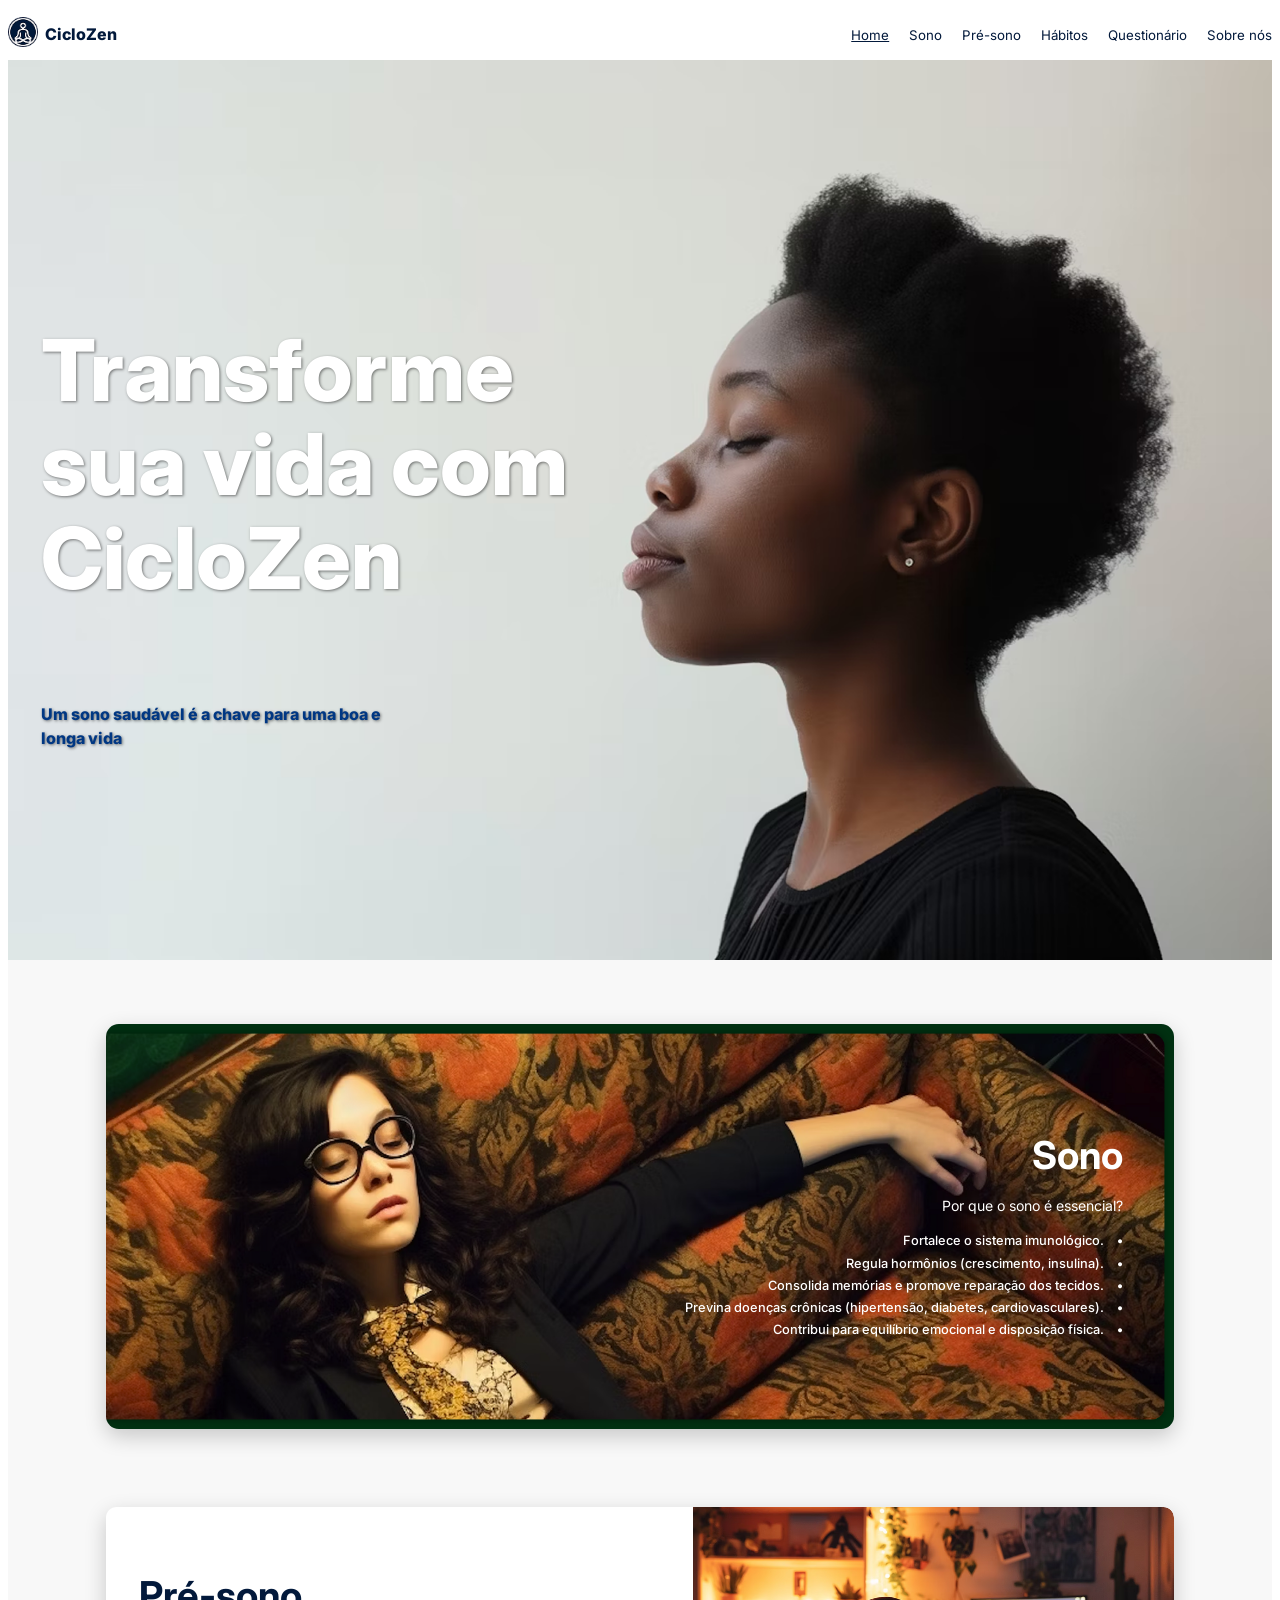
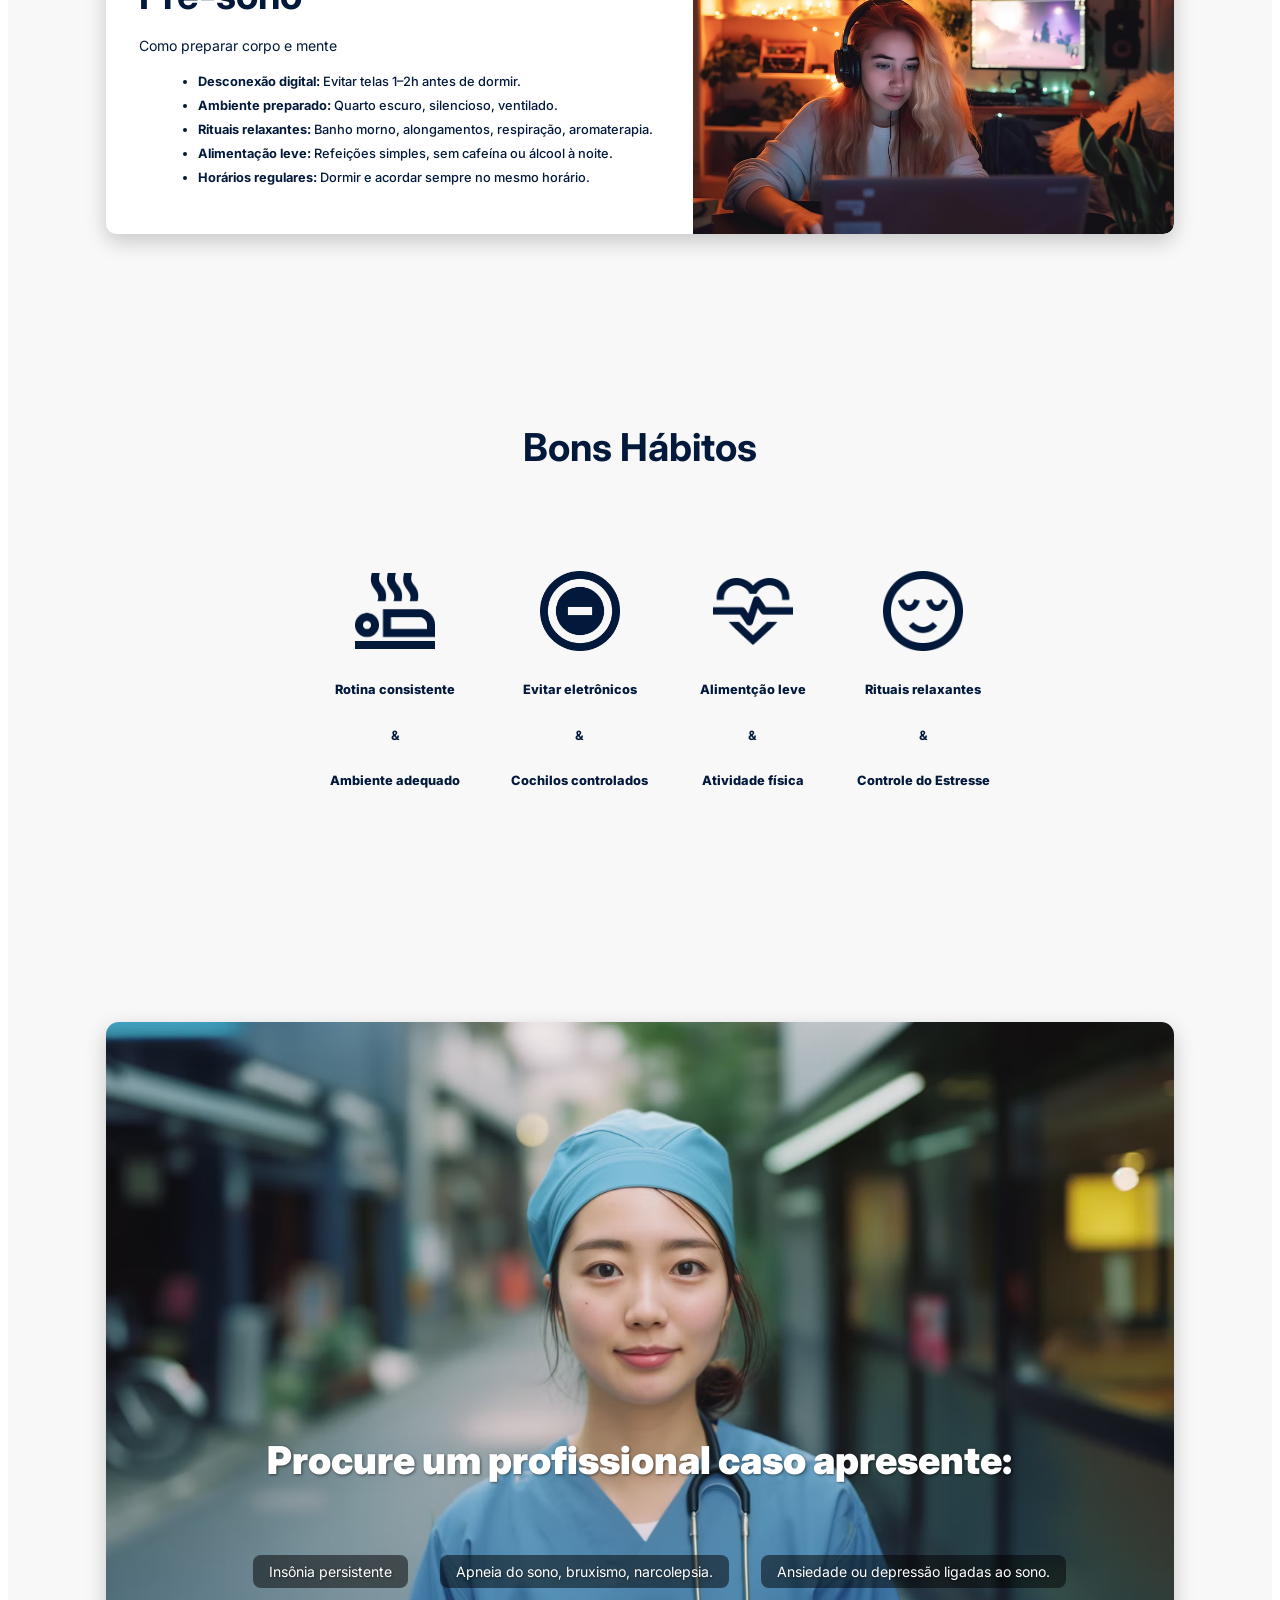
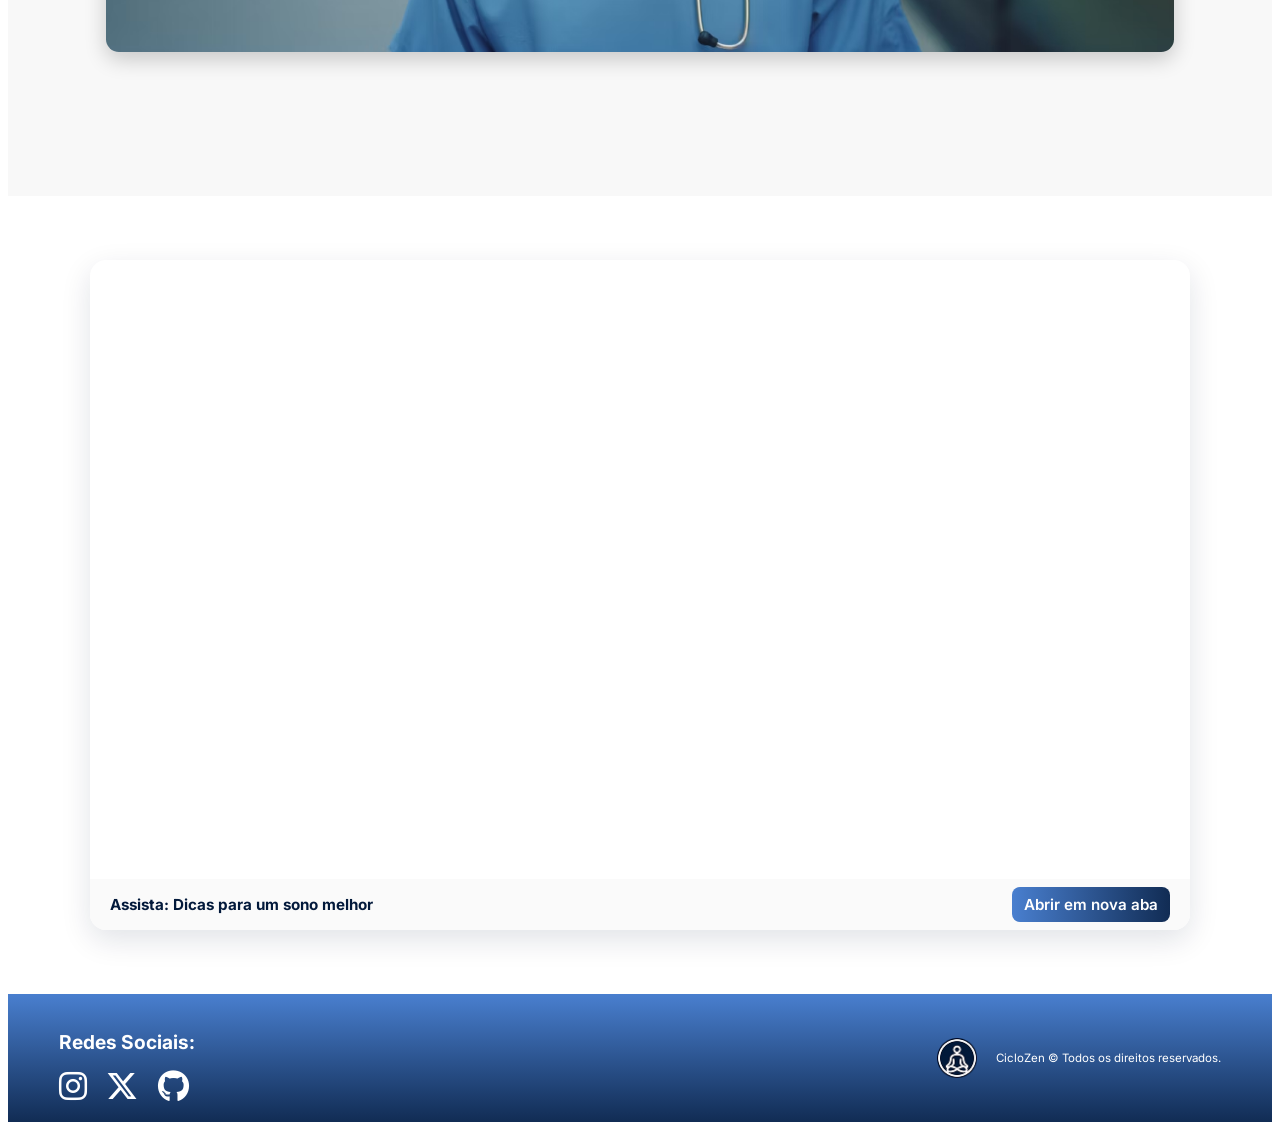
==== commit 74430bc4: "integração da funcionalidade de vídeo na página inicial do site, feito como teste, o video ainda ser" ====
--- a/index.html
+++ b/index.html
@@ -125,6 +125,20 @@
         </ul>
       </div>
     </section>
+    <section class="video-section">
+      <div class="video-container">
+        <div class="video-wrapper">
+          <iframe src="https://www.youtube.com/watch?v=j7pT7mZmsW8" title="Vídeo CicloZen" allowfullscreen
+            allow="accelerometer; autoplay; clipboard-write; encrypted-media; gyroscope; picture-in-picture"></iframe>
+        </div>
+        <div class="video-caption">
+          <div class="title">Assista: Dicas para um sono melhor</div>
+          <div class="controls">
+            <a href="#" onclick="openVideoInNewTab(event)">Abrir em nova aba</a>
+          </div>
+        </div>
+      </div>
+    </section>
   </main>
   <footer>
     <div class="left-footer">
@@ -154,19 +168,14 @@
     </div>
   </footer>
   <script>
-  function toggleMenu() {
-    const nav = document.getElementById('mobile-menu');
-    nav.classList.toggle('open');
-  }
-
-  const links = document.querySelectorAll('#mobile-menu a');
-  links.forEach(link => {
-    link.addEventListener('click', () => {
-      document.getElementById('mobile-menu').classList.remove('open');
-    });
-  });
-</script>
-
+    function openVideoInNewTab(e) {
+      e.preventDefault();
+      const iframe = document.querySelector('.video-wrapper iframe');
+      if (!iframe) return;
+      const src = iframe.src;
+      window.open(src, '_blank', 'noopener');
+    }
+  </script>
 </body>
 
 </html>
--- a/index-style.css
+++ b/index-style.css
@@ -4,48 +4,58 @@
     color: #02193B;
     font-family: Inter;
 }
+
 header {
     display: flex;
     justify-content: space-between;
     align-items: center;
     width: 100%;
 }
+
 header .logo {
     display: flex;
     align-items: center;
     justify-content: center;
     gap: 0.52vw;
 }
+
 header .logo img {
     width: 2.08vw;
     min-width: 30px;
 }
+
 header .logo p {
     font-size: 1.25vw;
     font-weight: 800;
 }
+
 nav ul {
     display: flex;
     gap: 1.56vw;
     list-style: none;
 }
+
 nav ul li a {
     font-size: 1.04vw;
     transition: color 0.3s;
 }
+
 nav ul li a:hover {
     text-decoration: underline 0.104vw;
     color: #5274A5;
 }
+
 nav ul li a.active {
     text-decoration: underline 0.104vw;
 }
+
 .menu-icon {
     display: none;
     font-size: 6vw;
     cursor: pointer;
     color: #02193B;
 }
+
 .section1 {
     margin-top: 0;
     position: relative;
@@ -60,6 +70,7 @@
     gap: 1.04vh;
     justify-content: center;
 }
+
 .section1 h1 {
     width: 50%;
     padding-top: 0;
@@ -69,6 +80,7 @@
     color: white;
     text-shadow: 1px 1px 3px rgba(0, 0, 0, 0.5);
 }
+
 .section1 p {
     font-weight: 800;
     font-size: 1.25vw;
@@ -77,6 +89,7 @@
     width: 30%;
     text-shadow: 1px 1px 3px rgba(0, 0, 0, 0.5);
 }
+
 .section2 {
     display: flex;
     flex-direction: column;
@@ -86,6 +99,7 @@
     gap: 5vh;
     background-color: #f8f8f8;
 }
+
 .section2 .sono {
     width: 90%;
     height: 45vh;
@@ -101,26 +115,31 @@
     background-color: #003011;
     box-shadow: 0 0.8vh 2.4vh rgba(0, 0, 0, 0.2);
 }
+
 .sono .content-sono {
     margin: 0 4vw;
     width: 50%;
     text-align: right;
 }
+
 .section2 .sono h1 {
     font-size: 3vw;
     color: white;
     margin-bottom: 2vh;
 }
+
 .section2 .sono p {
     font-size: 1.1vw;
     line-height: 1.4;
     color: white;
     margin-bottom: 2vh;
 }
+
 .section2 .sono ul {
     list-style-type: none;
     text-align: right;
 }
+
 .section2 .sono ul li {
     color: white;
     margin-bottom: 0.8vh;
@@ -129,6 +148,7 @@
     position: relative;
     padding-right: 1.5vw;
 }
+
 .section2 .sono ul li::before {
     content: "•";
     color: white;
@@ -139,6 +159,7 @@
     position: absolute;
     right: 0;
 }
+
 .section2 .presono {
     width: 90%;
     height: auto;
@@ -150,19 +171,23 @@
     box-shadow: 0 0.8vh 2.4vh rgba(0, 0, 0, 0.2);
     overflow: hidden;
 }
+
 .presono .left {
     padding: 2.6vw;
     width: 55%;
 }
+
 .left h1 {
     font-size: 3vw;
     margin-bottom: 2vh;
 }
+
 .left p {
     font-size: 1.1vw;
     line-height: 1.4;
     margin-bottom: 2vh;
 }
+
 .left ul {
     list-style-type: disc;
     display: flex;
@@ -170,10 +195,12 @@
     gap: 1vh;
     margin-left: 1.5vw;
 }
+
 .left ul li {
     font-weight: 500;
     font-size: 1vw;
 }
+
 .presono .right {
     width: 45%;
     display: flex;
@@ -181,11 +208,13 @@
     justify-content: center;
     background-color: #f0f4f8;
 }
+
 .presono .right img {
     height: 100%;
     width: 100%;
     object-fit: cover;
 }
+
 .bonshabitos {
     padding: 5rem 2vw;
     display: flex;
@@ -195,12 +224,14 @@
     width: 100%;
     max-width: 1200px;
 }
+
 .bonshabitos h1 {
     width: auto;
     font-size: 3vw;
     text-align: center;
     margin-bottom: 2.5rem;
 }
+
 .bonshabitos ul {
     list-style: none;
     display: flex;
@@ -209,6 +240,7 @@
     gap: 4vw;
     flex-wrap: wrap;
 }
+
 .bonshabitos ul li {
     display: flex;
     flex-direction: column;
@@ -219,6 +251,7 @@
     text-align: center;
     max-width: 15vw;
 }
+
 .bonshabitos ul li img {
     height: 6vw;
     width: 6vw;
@@ -227,11 +260,13 @@
     margin-bottom: 1.5vh;
     object-fit: contain;
 }
+
 .bonshabitos ul li p {
     font-size: 1vw;
     line-height: 1.2;
 }
-.sintomas{
+
+.sintomas {
     width: 90%;
     height: 70vh;
     background-image: url('img/medica.png');
@@ -250,17 +285,20 @@
     text-align: center;
     margin-bottom: 5rem;
 }
-.sintomas h1{
+
+.sintomas h1 {
     font-weight: 900;
     font-size: 3vw;
     color: white;
     text-shadow: 1px 1px 3px rgba(0, 0, 0, 0.5);
 }
-.sintomas ul{
+
+.sintomas ul {
     display: flex;
     gap: 2rem;
     list-style: none;
 }
+
 .sintomas ul li {
     color: white;
     font-size: 1.1vw;
@@ -269,6 +307,7 @@
     border-radius: 0.5rem;
     text-shadow: 1px 1px 3px rgba(0, 0, 0, 0.5);
 }
+
 footer {
     display: flex;
     justify-content: space-between;
@@ -277,31 +316,37 @@
     background: linear-gradient(to bottom, #497FCF, #112C54);
     color: white;
 }
-.right-footer{
+
+.right-footer {
     display: flex;
     align-items: center;
     gap: 1.5vw;
     padding: 0;
 }
+
 .right-footer img {
     width: 2.5vw;
     min-width: 40px;
 }
+
 .right-footer p {
     color: white;
     font-size: 0.9vw;
 }
+
 .left-footer {
     display: flex;
     flex-direction: column;
     justify-content: flex-end;
     padding: 0;
 }
+
 .left-footer h2 {
     color: white;
     margin-bottom: 1rem;
     font-size: 1.5vw;
 }
+
 .left-footer ul {
     list-style: none;
     padding: 0;
@@ -316,77 +361,101 @@
     header .logo img {
         width: 4vw;
     }
+
     header .logo p {
         font-size: 2vw;
     }
+
     nav ul li a {
         font-size: 1.5vw;
     }
+
     .section1 h1 {
         font-size: 8vw;
         width: 70%;
     }
+
     .section1 p {
         font-size: 2.5vw;
         width: 50%;
     }
+
     .sono .content-sono {
         width: 70%;
     }
+
     .section2 .sono h1 {
         font-size: 5vw;
     }
-    .section2 .sono p, .section2 .sono ul li {
+
+    .section2 .sono p,
+    .section2 .sono ul li {
         font-size: 2.5vw;
     }
+
     .left h1 {
         font-size: 5vw;
     }
-    .left p, .left ul li {
+
+    .left p,
+    .left ul li {
         font-size: 2.5vw;
     }
+
     .presono .right img {
         object-fit: contain;
     }
+
     .bonshabitos h1 {
         font-size: 5vw;
     }
+
     .bonshabitos ul li {
         max-width: 25vw;
     }
+
     .bonshabitos ul li img {
         height: 10vw;
         width: 10vw;
     }
+
     .bonshabitos ul li p {
         font-size: 2vw;
     }
+
     .sintomas h1 {
         font-size: 5vw;
     }
+
     .sintomas ul li {
         font-size: 2vw;
     }
+
     .right-footer img {
         width: 4vw;
     }
+
     .right-footer p {
         font-size: 1.5vw;
     }
+
     .left-footer h2 {
         font-size: 2.5vw;
     }
 }
+
 .menu-icon {
     display: none;
     font-size: 1.5em;
     cursor: pointer;
     z-index: 1001;
 }
+
 @media (max-width: 600px) {
     .menu-icon {
         display: block;
     }
+
     nav {
         display: none;
         flex-direction: column;
@@ -398,24 +467,29 @@
         box-shadow: 0 4px 6px rgba(0, 0, 0, 0.1);
         z-index: 999;
     }
+
     nav.open {
         display: flex;
     }
+
     nav ul {
         flex-direction: column;
         width: 100%;
         padding: 10px 0;
     }
+
     nav ul li {
         text-align: center;
         padding: 10px 0;
         border-bottom: 1px solid #f0f0f0;
     }
+
     nav ul li a {
         font-size: 5vw;
         display: block;
         padding: 10px;
     }
+
     .section1 {
         height: 80vh;
         text-align: center;
@@ -423,24 +497,28 @@
         align-items: center;
         padding: 5vh 5vw;
     }
+
     .section1 h1 {
         width: 100%;
         font-size: 12vw;
         padding-top: 0;
         line-height: 1.1;
     }
+
     .section1 p {
         width: 90%;
         font-size: 5vw;
         margin-top: 1vh;
         width: 100%;
     }
+
     .section2 .sono {
         height: auto;
         padding: 8vw 5vw;
         align-items: center;
         background-position: center center;
     }
+
     .sono .content-sono {
         margin: 0;
         width: 100%;
@@ -449,29 +527,35 @@
         padding: 5vw;
         border-radius: 0.83vw;
     }
+
     .section2 .sono h1 {
         font-size: 8vw;
         margin-bottom: 2vh;
     }
+
     .section2 .sono p {
         font-size: 4vw;
         width: 100%;
         margin-bottom: 2vh;
         line-height: 1.4;
     }
+
     .section2 .sono ul {
         text-align: left;
         list-style-type: disc;
         margin-left: 5vw;
     }
+
     .section2 .sono ul li {
         font-size: 4vw;
         padding-right: 0;
         margin-left: 0;
     }
+
     .section2 .sono ul li::before {
         content: none;
     }
+
     .presono {
         flex-direction: column;
         height: auto;
@@ -479,53 +563,65 @@
         width: 90%;
         margin: 5vw 0;
     }
+
     .presono .left {
         padding: 5vw;
         width: 100%;
     }
+
     .left h1 {
         font-size: 8vw;
         margin-bottom: 1.5vh;
     }
+
     .left p {
         font-size: 4vw;
         margin-bottom: 3vh;
     }
+
     .left ul {
         margin-left: 5vw;
         gap: 1.5vh;
     }
+
     .left ul li {
         font-size: 4vw;
     }
+
     .presono .right {
         width: 100%;
         height: 35vh;
     }
+
     .presono .right img {
         width: 100%;
         height: 100%;
         object-fit: cover;
         border-radius: 0 0 0.83vw 0.83vw;
     }
+
     .bonshabitos {
         padding: 2rem 5vw;
         gap: 4vh;
     }
+
     .bonshabitos h1 {
         font-size: 9vw;
         width: 100%;
     }
+
     .bonshabitos ul {
         flex-direction: column;
         gap: 5vh;
     }
+
     .bonshabitos ul li {
         max-width: 80%;
         flex-direction: row;
         gap: 5vw;
         text-align: left;
     }
+
     .bonshabitos ul li img {
         width: 20vw;
         height: 20vw;
@@ -533,9 +629,11 @@
         min-width: 60px;
         min-height: 60px;
     }
+
     .bonshabitos ul li p {
         font-size: 4vw;
     }
+
     .sintomas {
         width: 90%;
         height: 50vh;
@@ -544,45 +642,126 @@
         margin-top: 3rem;
         margin-bottom: 3rem;
     }
+
     .sintomas h1 {
         font-size: 7vw;
         line-height: 1.2;
     }
+
     .sintomas ul {
         flex-direction: column;
         gap: 0.5rem;
     }
+
     .sintomas ul li {
         font-size: 4vw;
         padding: 0.5rem;
     }
+
     footer {
         flex-direction: column;
         text-align: center;
         padding: 5vw;
         gap: 3vh;
     }
+
     .left-footer {
         padding: 0;
         align-items: center;
     }
+
     .left-footer h2 {
         font-size: 5vw;
         margin-bottom: 1.5vh;
     }
+
     .left-footer ul {
         justify-content: center;
         gap: 5vw;
     }
-    .right-footer{
+
+    .right-footer {
         flex-direction: column;
         gap: 1vh;
         padding: 0;
     }
+
     .right-footer img {
         width: 8vw;
     }
+
     .right-footer p {
         font-size: 3vw;
     }
-}+}
+
+/* === video === */
+ .video-section {
+      width: 100%;
+      display: flex;
+      justify-content: center;
+      padding: 4rem 2rem;
+      background-color: #ffffff;
+    }
+
+    .video-container {
+      width: 100%;
+      max-width: 1100px;
+      border-radius: 1rem;
+      overflow: hidden;
+      box-shadow: 0 10px 30px rgba(2, 25, 59, 0.12);
+    }
+
+    .video-wrapper {
+      position: relative;
+      padding-bottom: 56.25%;
+      height: 0;
+      overflow: hidden;
+    }
+
+    .video-wrapper iframe,
+    .video-wrapper video {
+      position: absolute;
+      top: 0;
+      left: 0;
+      width: 100%;
+      height: 100%;
+      border: 0;
+      display: block;
+    }
+
+    .video-caption {
+      padding: 1rem 1.25rem;
+      background-color: #fafafa;
+      display: flex;
+      justify-content: space-between;
+      align-items: center;
+      gap: 1rem;
+      font-size: 0.95rem;
+    }
+
+    .video-caption .title {
+      font-weight: 700;
+      color: #02193B;
+    }
+
+    .video-caption .controls a {
+      text-decoration: none;
+      padding: 0.5rem 0.75rem;
+      border-radius: 0.5rem;
+      background: linear-gradient(90deg, #497FCF, #112C54);
+      color: white;
+      font-weight: 600;
+    }
+
+    @media (max-width: 600px) {
+      .video-section {
+        padding: 2rem 1rem;
+      }
+
+      .video-caption {
+        flex-direction: column;
+        align-items: flex-start;
+        gap: 0.5rem;
+      }
+    }
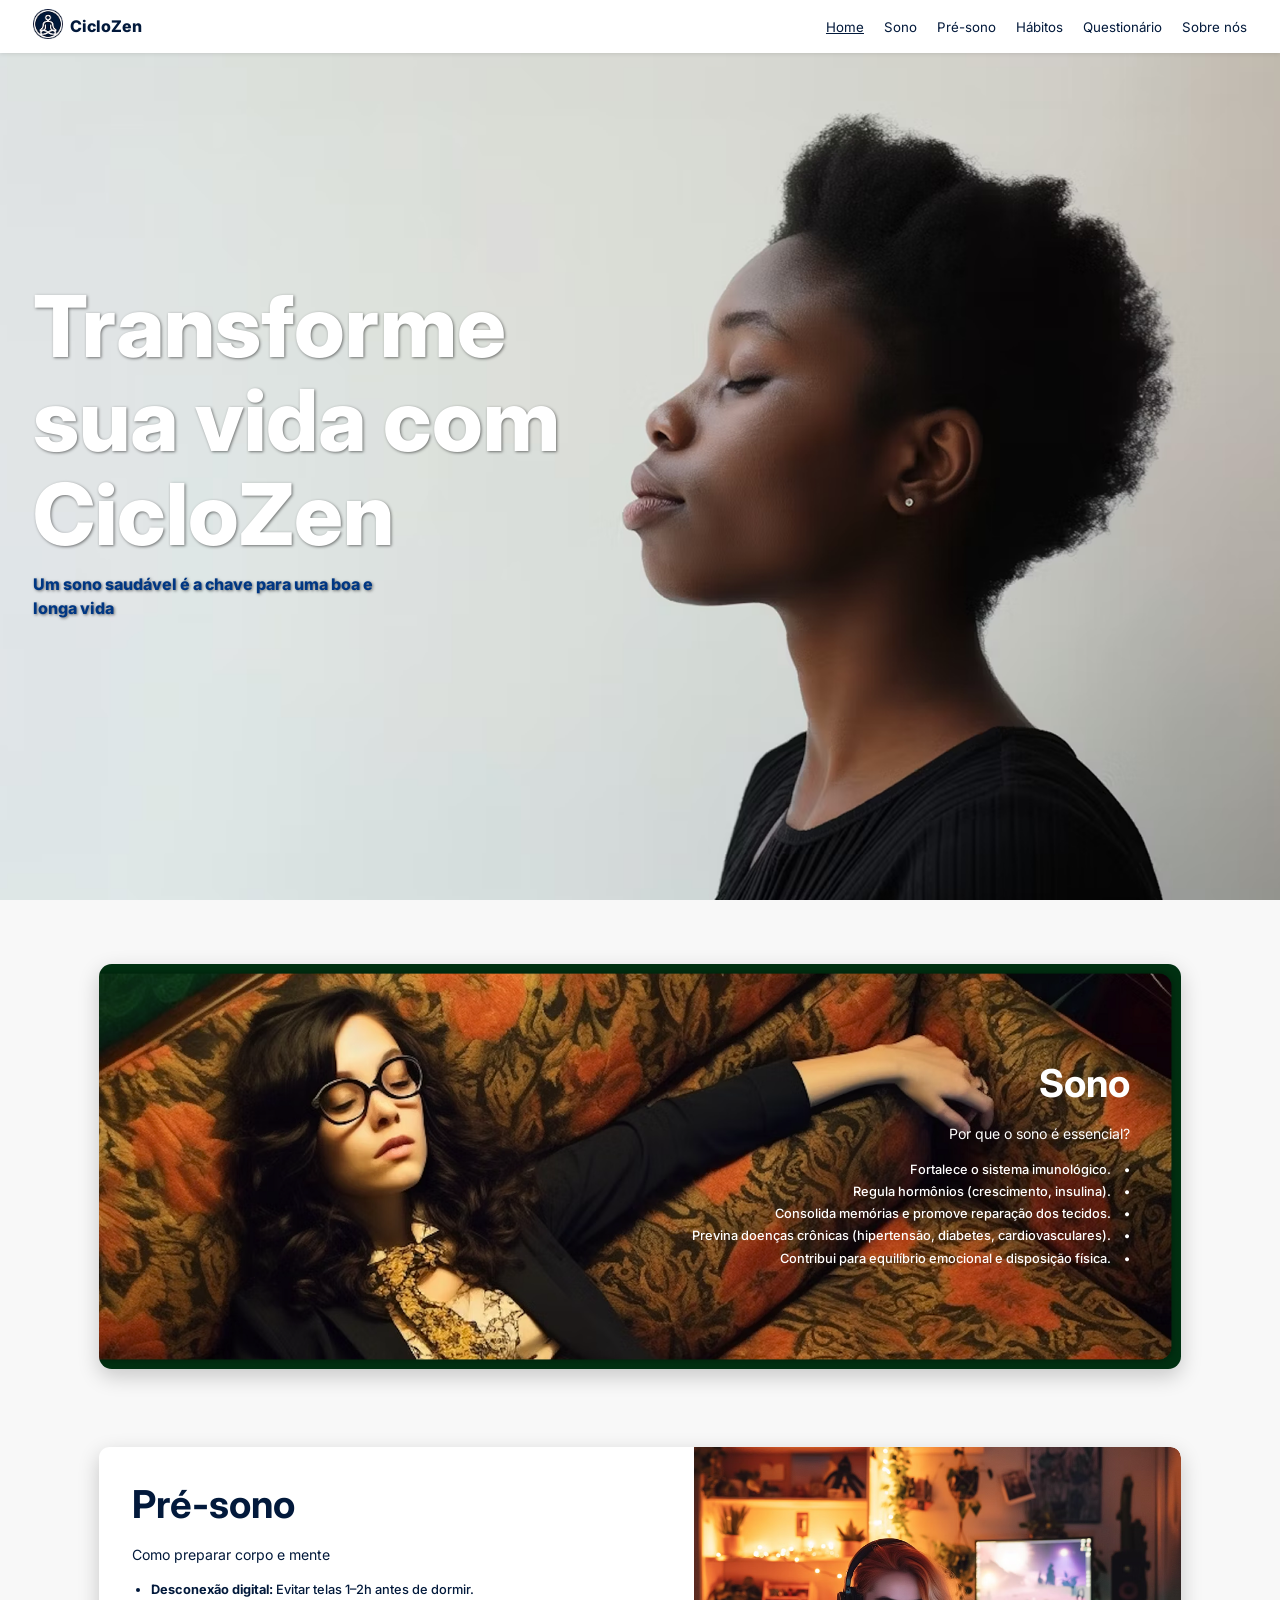
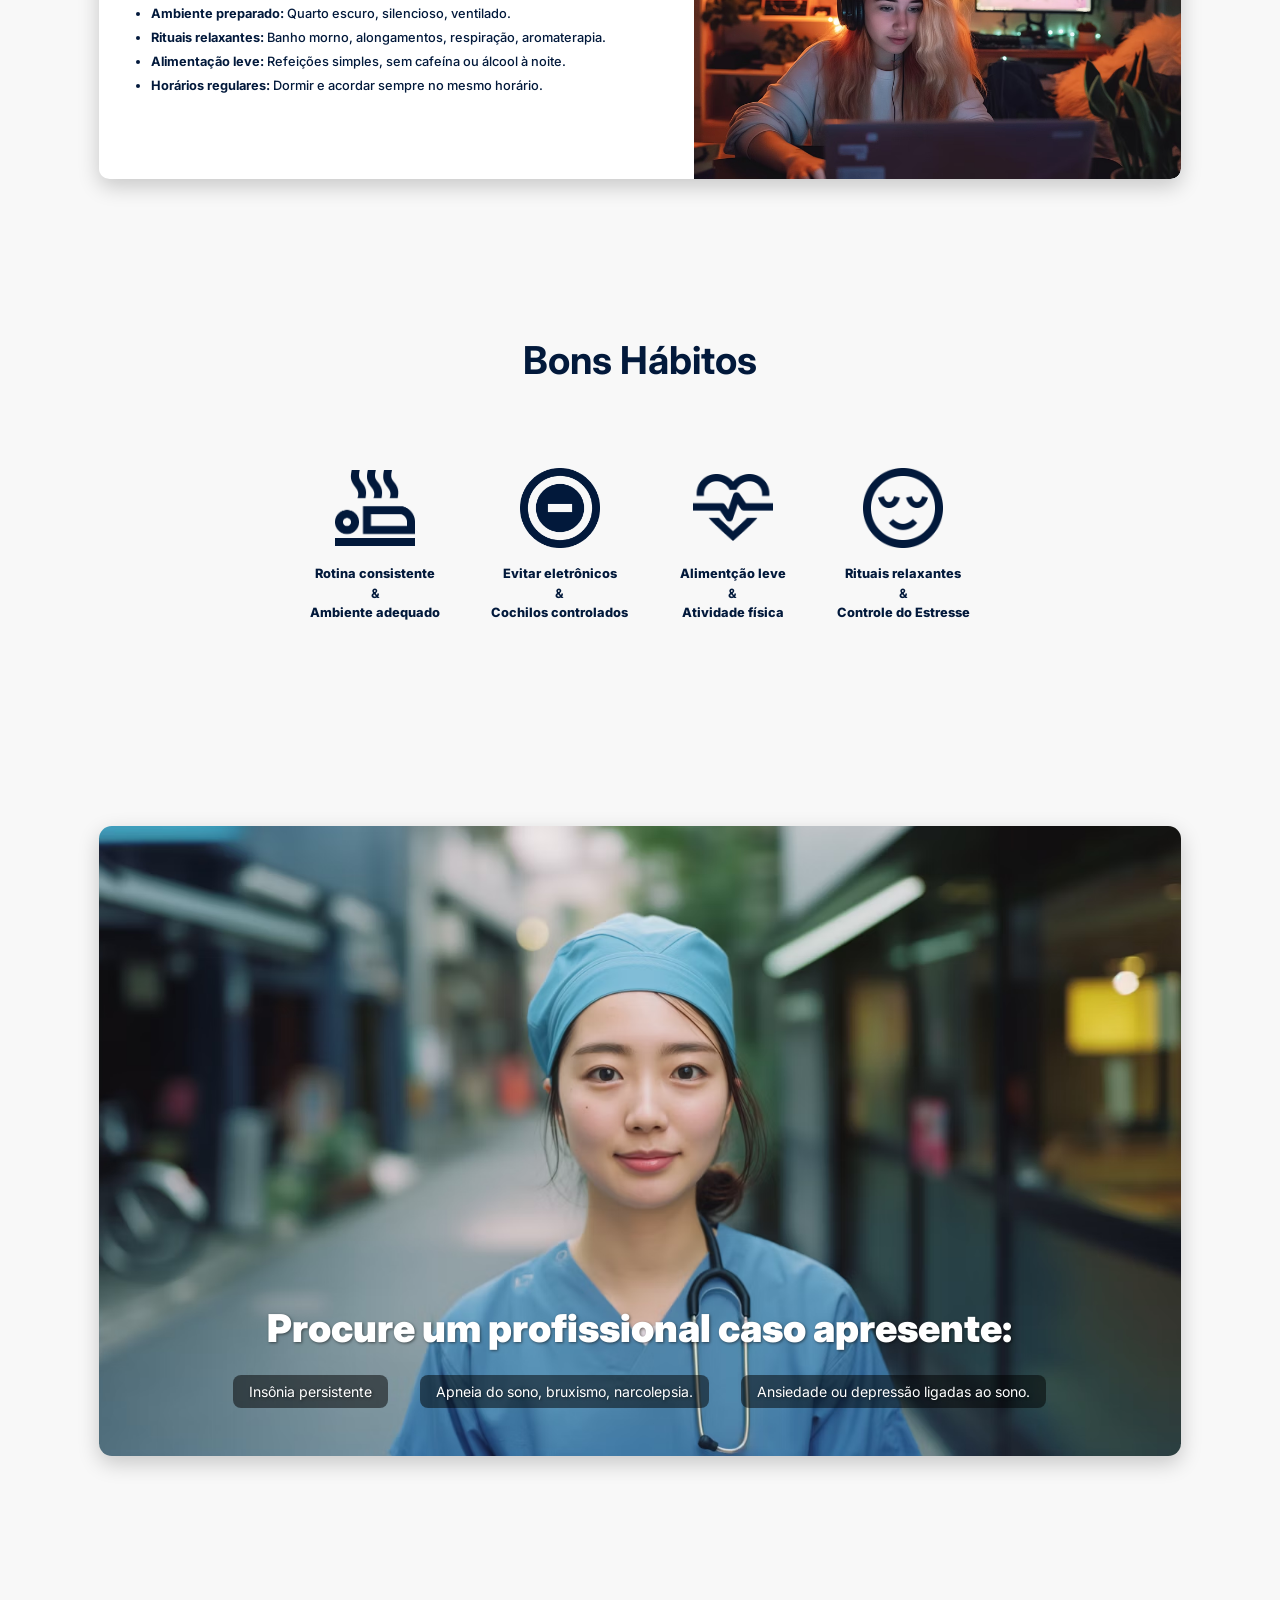
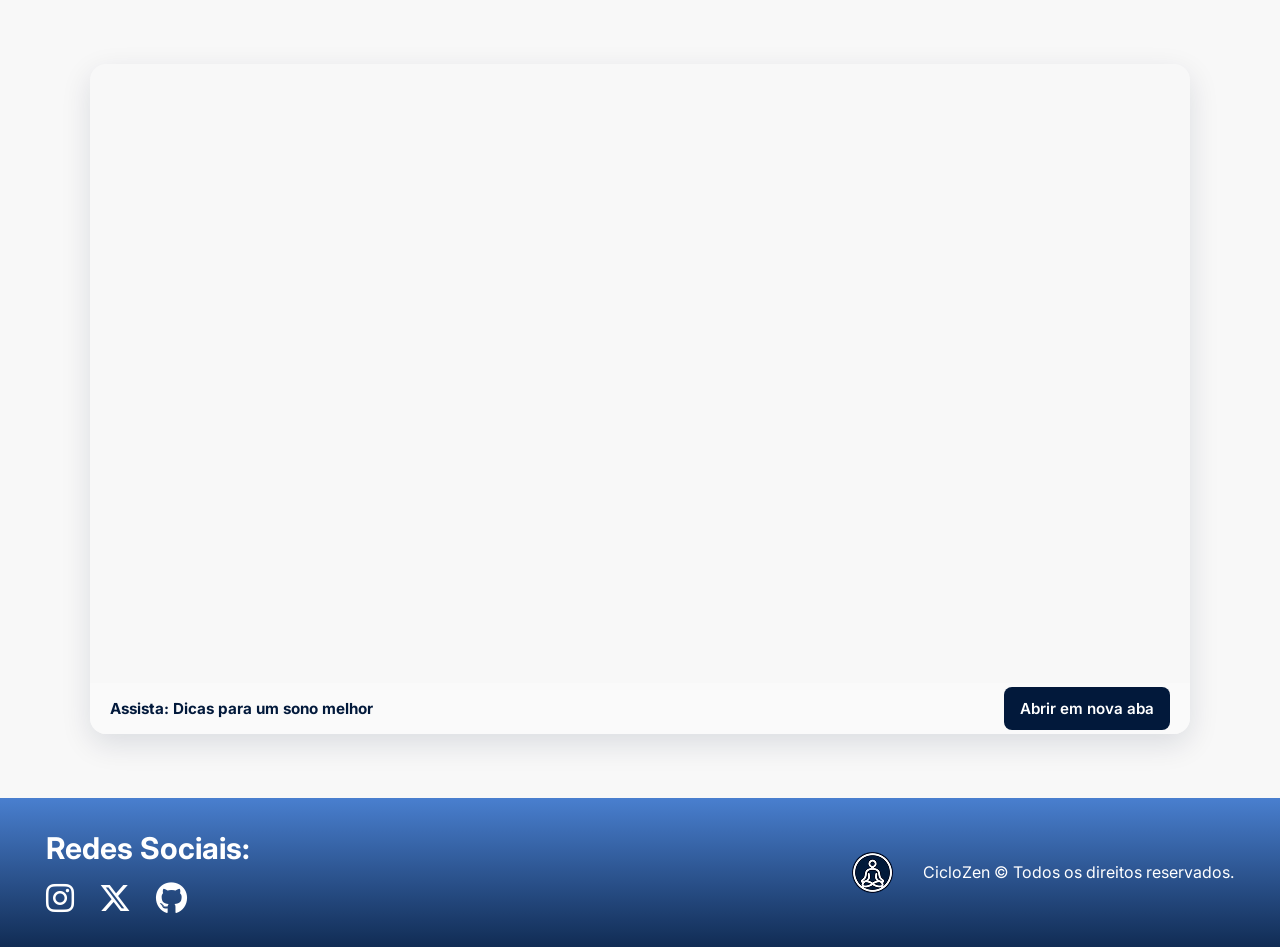
==== commit 7c3900db: "ultimos comits do site" ====
--- a/index.html
+++ b/index.html
@@ -20,7 +20,7 @@
       <a href="index.html"> <img src="img/logo.png" alt="logo"></a>
       <p>CicloZen</p>
     </div>
-    <nav id="mobile-menu">
+    <nav>
       <ul>
         <li><a href="index.html" class="active">Home</a></li>
         <li><a href="sono.html">Sono</a></li>
@@ -30,9 +30,6 @@
         <li><a href="sobreNos.html">Sobre nós</a></li>
       </ul>
     </nav>
-    <div class="menu-icon" onclick="toggleMenu()">
-      <i class="fa-solid fa-bars"></i>
-    </div>
   </header>
   <main>
     <section class="section1">
@@ -128,9 +125,11 @@
     <section class="video-section">
       <div class="video-container">
         <div class="video-wrapper">
-          <iframe src="https://www.youtube.com/watch?v=j7pT7mZmsW8" title="Vídeo CicloZen" allowfullscreen
-            allow="accelerometer; autoplay; clipboard-write; encrypted-media; gyroscope; picture-in-picture"></iframe>
+          <iframe src="https://www.youtube.com/embed/j7pT7mZmsW8" title="Vídeo CicloZen" allowfullscreen
+            allow="accelerometer; autoplay; clipboard-write; encrypted-media; gyroscope; picture-in-picture">
+          </iframe>
         </div>
+
         <div class="video-caption">
           <div class="title">Assista: Dicas para um sono melhor</div>
           <div class="controls">
--- a/index-style.css
+++ b/index-style.css
@@ -1,15 +1,23 @@
 * {
+    padding: 0;
+    margin: 0;
     box-sizing: border-box;
+    scroll-behavior: smooth;
     text-decoration: none;
     color: #02193B;
     font-family: Inter;
 }
 
 header {
+    position: fixed;
+    z-index: 1000;
     display: flex;
     justify-content: space-between;
     align-items: center;
+    padding: 1.04vh 2.6vw;
+    background-color: white;
     width: 100%;
+    box-shadow: 0 0.1vh 0.5vh rgba(0, 0, 0, 0.1);
 }
 
 header .logo {
@@ -308,147 +316,107 @@
     text-shadow: 1px 1px 3px rgba(0, 0, 0, 0.5);
 }
 
+.video-section {
+    width: 100%;
+    display: flex;
+    justify-content: center;
+    padding: 4rem 2rem;
+    background-color: #f8f8f8;
+}
+
+.video-container {
+    width: 100%;
+    max-width: 1100px;
+    border-radius: 1rem;
+    overflow: hidden;
+    box-shadow: 0 10px 30px rgba(2, 25, 59, 0.12);
+}
+
+.video-wrapper {
+    position: relative;
+    padding-bottom: 56.25%;
+    height: 0;
+    overflow: hidden;
+}
+
+.video-wrapper iframe,
+.video-wrapper video {
+    position: absolute;
+    top: 0;
+    left: 0;
+    width: 100%;
+    height: 100%;
+    border: 0;
+    display: block;
+}
+
+.video-caption {
+    padding: 1rem 1.25rem;
+    background-color: #fafafa;
+    display: flex;
+    justify-content: space-between;
+    align-items: center;
+    gap: 1rem;
+    font-size: 0.95rem;
+}
+
+.video-caption .title {
+    font-weight: 700;
+    color: #02193B;
+}
+
+.video-caption .controls a {
+    text-decoration: none;
+    padding: 0.75rem 1rem;
+    border-radius: 0.5rem;
+    background: #02193B;
+    color: white;
+    font-weight: 600;
+    transition: background-color 0.25s ease;
+}
+
+.video-caption .controls a:hover {
+    background: #497FCF;
+} 
+
 footer {
-    display: flex;
-    justify-content: space-between;
-    align-items: center;
-    padding: 20px 4vw;
-    background: linear-gradient(to bottom, #497FCF, #112C54);
-    color: white;
-}
-
-.right-footer {
-    display: flex;
-    align-items: center;
-    gap: 1.5vw;
-    padding: 0;
-}
-
-.right-footer img {
-    width: 2.5vw;
-    min-width: 40px;
+  display: flex;
+  justify-content: space-between;
+  align-items: center;
+  padding: 20px;
+  background: linear-gradient(to bottom, #497FCF, #112C54);
+  color: white;
+}
+.right-footer{
+  display: flex;
+  align-items: center;
+  gap: 30px;
+  padding: 0 2vw;
 }
 
 .right-footer p {
-    color: white;
-    font-size: 0.9vw;
+  color: white;
 }
 
 .left-footer {
-    display: flex;
-    flex-direction: column;
-    justify-content: flex-end;
-    padding: 0;
+  display: flex;
+  flex-direction: column;
+  justify-content: flex-end; 
+  padding: 1vw 2vw;
 }
 
 .left-footer h2 {
-    color: white;
-    margin-bottom: 1rem;
-    font-size: 1.5vw;
+  color: white;
+  margin-bottom: 1rem;
+  font-size: 30px;
 }
 
 .left-footer ul {
-    list-style: none;
-    padding: 0;
-    margin: 0;
-    display: flex;
-    gap: 1.5vw;
-}
-
-/* resposividade */
-
-@media (max-width: 1024px) {
-    header .logo img {
-        width: 4vw;
-    }
-
-    header .logo p {
-        font-size: 2vw;
-    }
-
-    nav ul li a {
-        font-size: 1.5vw;
-    }
-
-    .section1 h1 {
-        font-size: 8vw;
-        width: 70%;
-    }
-
-    .section1 p {
-        font-size: 2.5vw;
-        width: 50%;
-    }
-
-    .sono .content-sono {
-        width: 70%;
-    }
-
-    .section2 .sono h1 {
-        font-size: 5vw;
-    }
-
-    .section2 .sono p,
-    .section2 .sono ul li {
-        font-size: 2.5vw;
-    }
-
-    .left h1 {
-        font-size: 5vw;
-    }
-
-    .left p,
-    .left ul li {
-        font-size: 2.5vw;
-    }
-
-    .presono .right img {
-        object-fit: contain;
-    }
-
-    .bonshabitos h1 {
-        font-size: 5vw;
-    }
-
-    .bonshabitos ul li {
-        max-width: 25vw;
-    }
-
-    .bonshabitos ul li img {
-        height: 10vw;
-        width: 10vw;
-    }
-
-    .bonshabitos ul li p {
-        font-size: 2vw;
-    }
-
-    .sintomas h1 {
-        font-size: 5vw;
-    }
-
-    .sintomas ul li {
-        font-size: 2vw;
-    }
-
-    .right-footer img {
-        width: 4vw;
-    }
-
-    .right-footer p {
-        font-size: 1.5vw;
-    }
-
-    .left-footer h2 {
-        font-size: 2.5vw;
-    }
-}
-
-.menu-icon {
-    display: none;
-    font-size: 1.5em;
-    cursor: pointer;
-    z-index: 1001;
+  list-style: none;
+  padding: 0;
+  margin: 0;
+  display: flex;
+  gap: 25px;
 }
 
 @media (max-width: 600px) {
@@ -693,75 +661,14 @@
     .right-footer p {
         font-size: 3vw;
     }
-}
-
-/* === video === */
- .video-section {
-      width: 100%;
-      display: flex;
-      justify-content: center;
-      padding: 4rem 2rem;
-      background-color: #ffffff;
-    }
-
-    .video-container {
-      width: 100%;
-      max-width: 1100px;
-      border-radius: 1rem;
-      overflow: hidden;
-      box-shadow: 0 10px 30px rgba(2, 25, 59, 0.12);
-    }
-
-    .video-wrapper {
-      position: relative;
-      padding-bottom: 56.25%;
-      height: 0;
-      overflow: hidden;
-    }
-
-    .video-wrapper iframe,
-    .video-wrapper video {
-      position: absolute;
-      top: 0;
-      left: 0;
-      width: 100%;
-      height: 100%;
-      border: 0;
-      display: block;
+    
+    .video-section {
+        padding: 2rem 1rem;
     }
 
     .video-caption {
-      padding: 1rem 1.25rem;
-      background-color: #fafafa;
-      display: flex;
-      justify-content: space-between;
-      align-items: center;
-      gap: 1rem;
-      font-size: 0.95rem;
-    }
-
-    .video-caption .title {
-      font-weight: 700;
-      color: #02193B;
-    }
-
-    .video-caption .controls a {
-      text-decoration: none;
-      padding: 0.5rem 0.75rem;
-      border-radius: 0.5rem;
-      background: linear-gradient(90deg, #497FCF, #112C54);
-      color: white;
-      font-weight: 600;
-    }
-
-    @media (max-width: 600px) {
-      .video-section {
-        padding: 2rem 1rem;
-      }
-
-      .video-caption {
         flex-direction: column;
         align-items: flex-start;
         gap: 0.5rem;
-      }
-    }+    }
+}
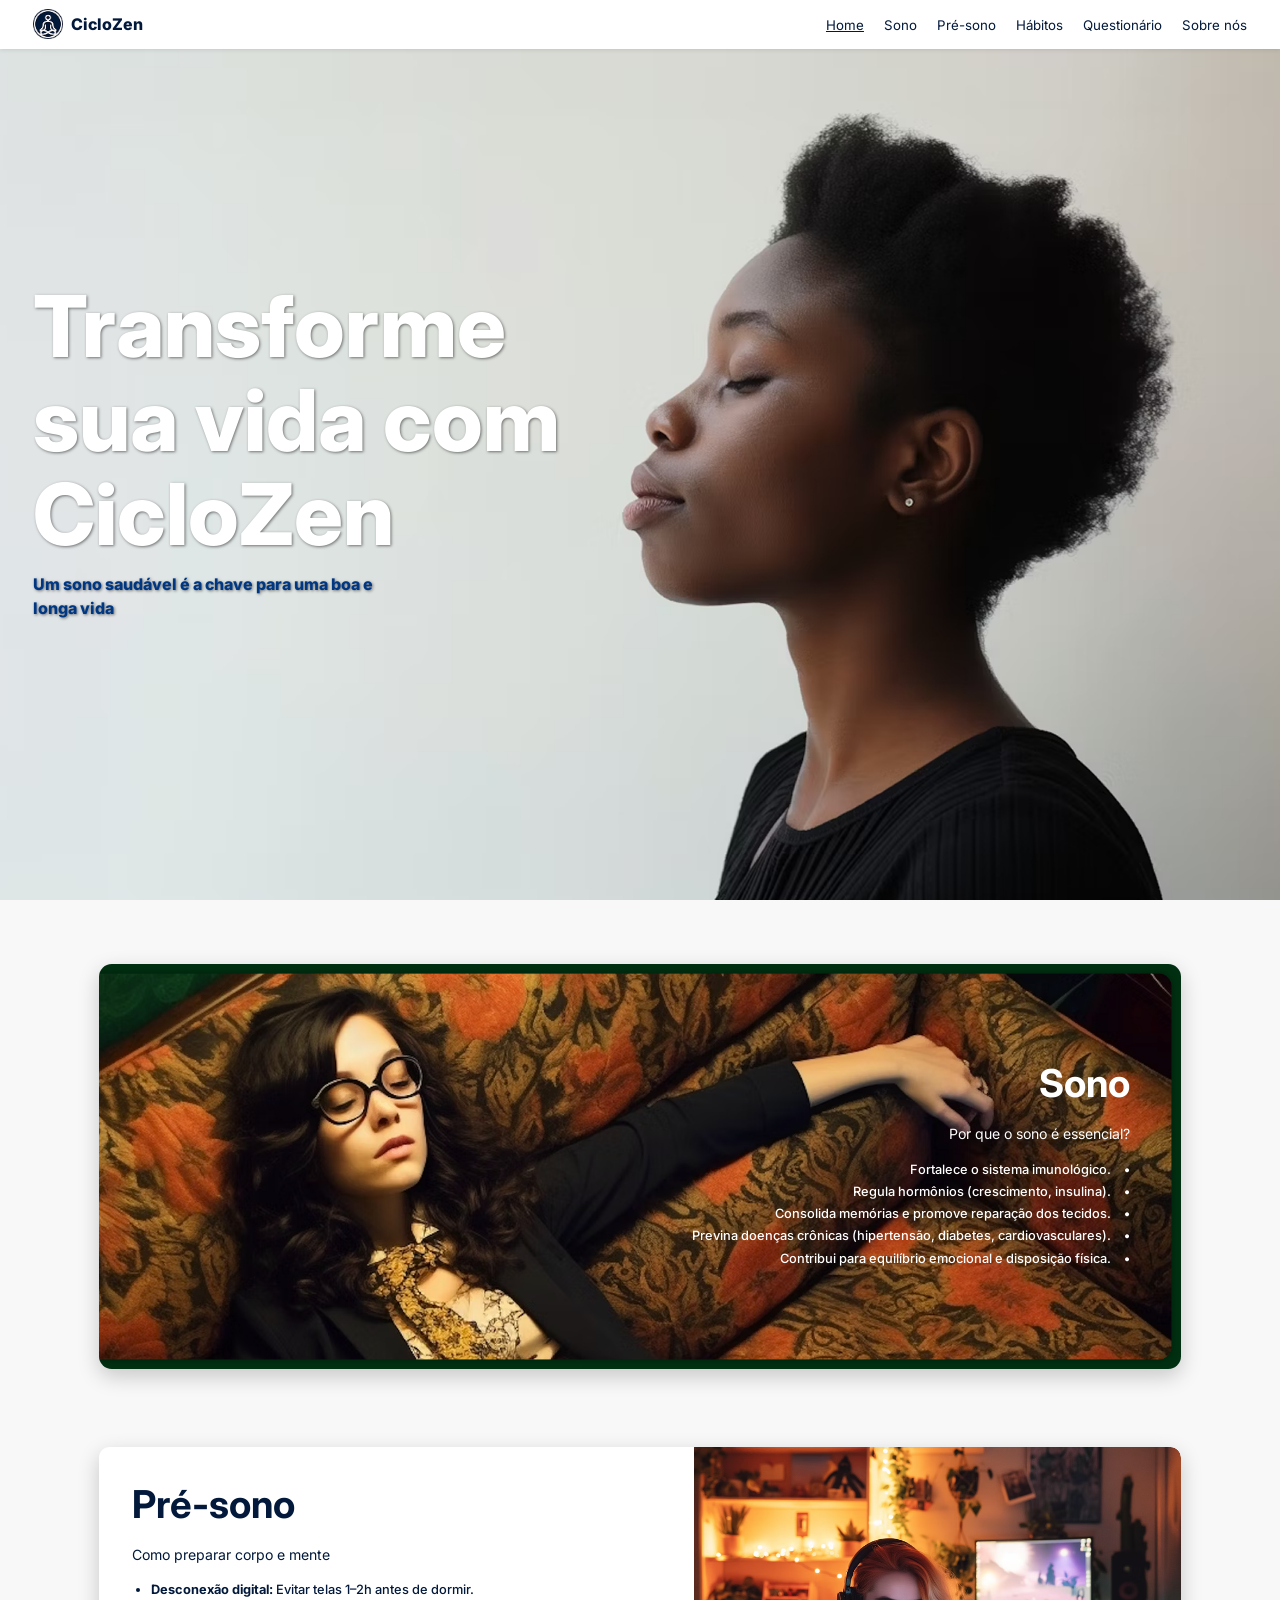
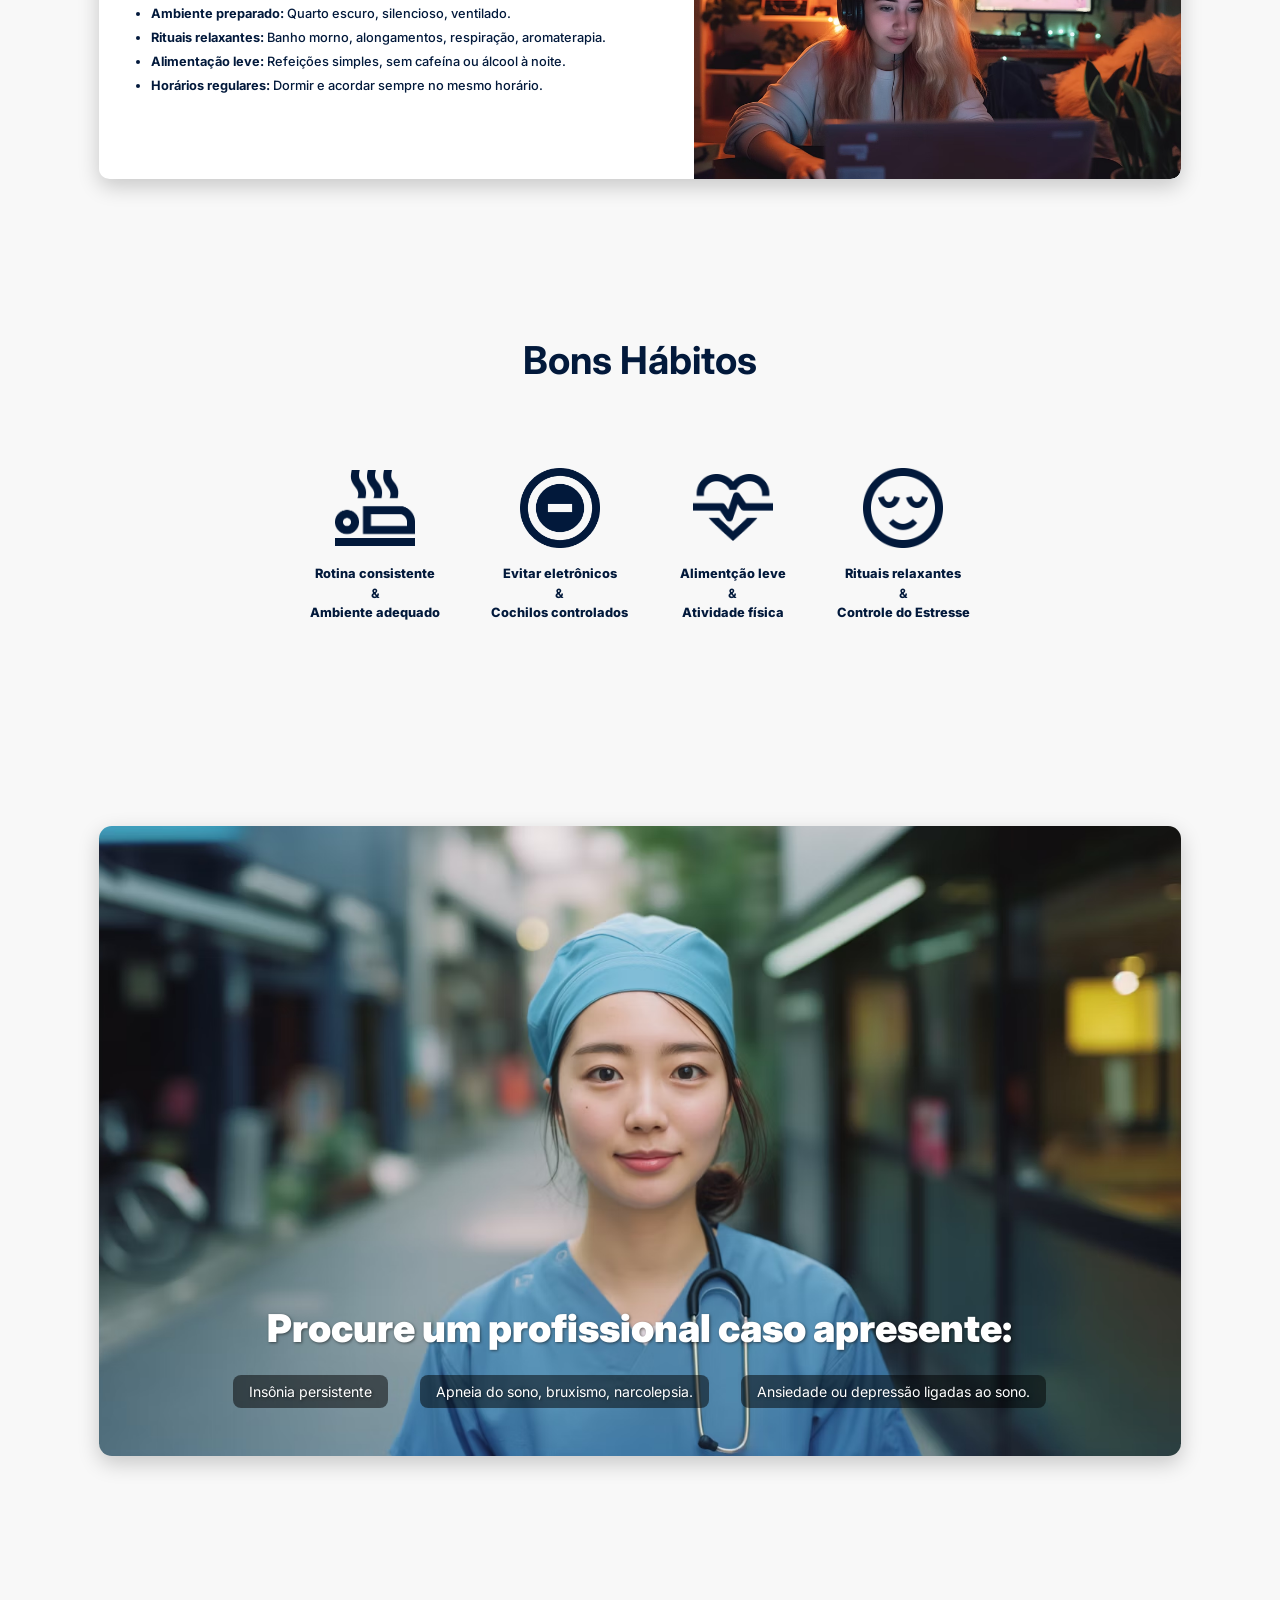
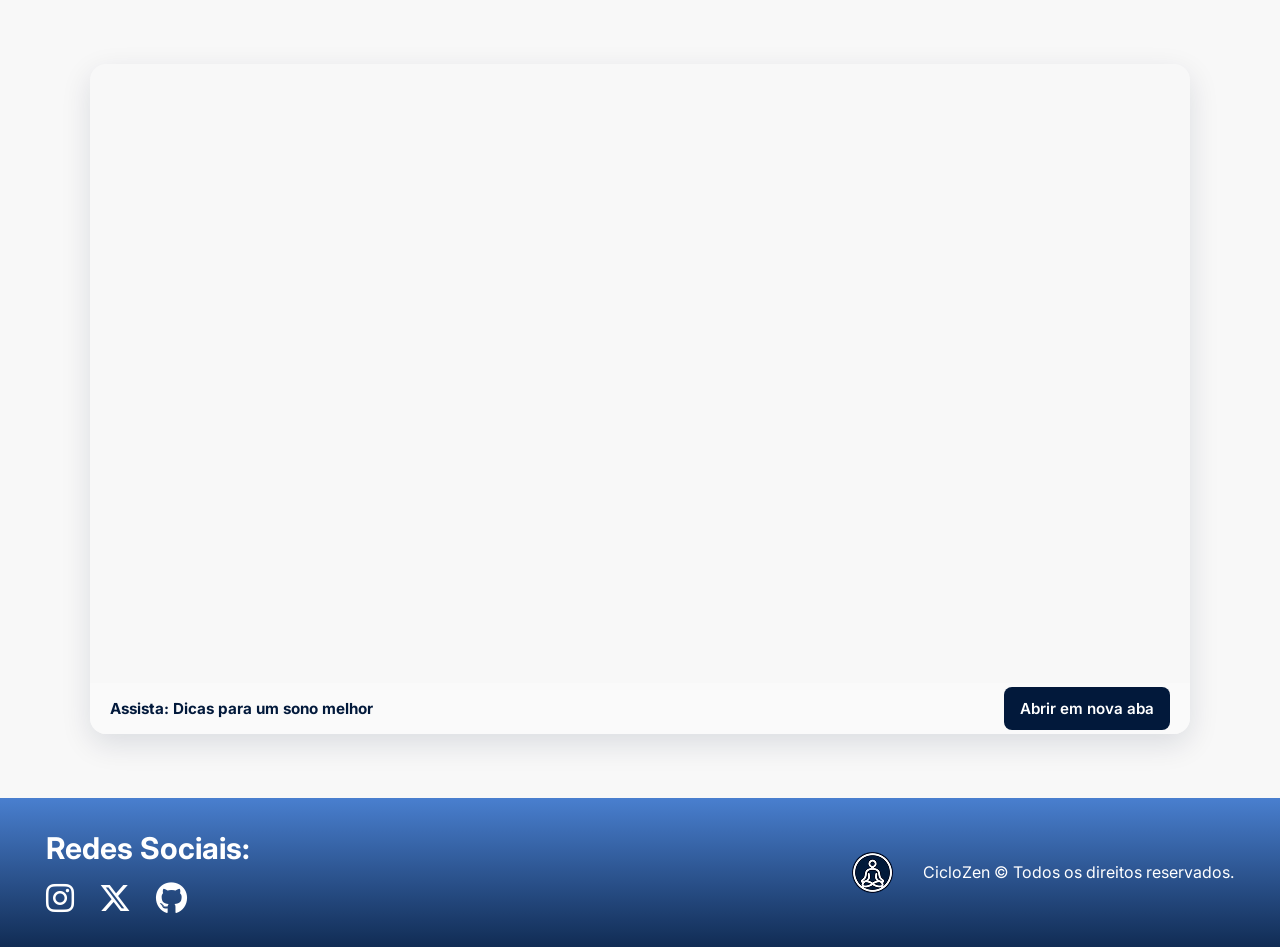
==== commit 204c2226: "Ajustes da semantica" ====
--- a/index.html
+++ b/index.html
@@ -17,12 +17,11 @@
 <body>
   <header>
     <div class="logo">
-      <a href="index.html"> <img src="img/logo.png" alt="logo"></a>
-      <p>CicloZen</p>
+      <a href="index.html"> <img src="img/logo.png" alt="logo"> <p>CicloZen</p></a>
     </div>
     <nav>
       <ul>
-        <li><a href="index.html" class="active">Home</a></li>
+        <li><a href="index.html">Home</a></li>
         <li><a href="sono.html">Sono</a></li>
         <li><a href="preSono.html">Pré-sono</a></li>
         <li><a href="habitos.html">Hábitos</a></li>
@@ -30,6 +29,20 @@
         <li><a href="sobreNos.html">Sobre nós</a></li>
       </ul>
     </nav>
+    <div class="dropdown">
+    <details>
+      <summary>Menu</summary>
+
+      <div class="menu">
+        <a href="index.html">Home</a>
+        <a href="sono.html">Sono</a>
+        <a href="preSono.html">Pré-sono</a>
+        <a href="habitos.html">Hábitos</a>
+        <a href="questionario.html">Questionário</a>
+        <a href="sobreNos.html">Sobre nós</a>
+      </div>
+    </details>
+  </div>
   </header>
   <main>
     <section class="section1">
@@ -39,7 +52,7 @@
     <section class="section2">
       <div class="sono">
         <div class="content-sono">
-          <h1>Sono</h1>
+          <h2>Sono</h2>
           <p>Por que o sono é essencial?</p>
           <ul>
             <li>Fortalece o sistema imunológico.</li>
@@ -55,27 +68,27 @@
       </div>
       <div class="presono">
         <div class="left">
-          <h1>Pré-sono</h1>
+          <h2>Pré-sono</h2>
           <p>Como preparar corpo e mente</p>
           <ul>
             <li>
-              <strong>Desconexão digital:</strong> Evitar telas 1–2h antes de
+              <span class="negrito">Desconexão digital:</span> Evitar telas 1–2h antes de
               dormir.
             </li>
             <li>
-              <strong>Ambiente preparado:</strong> Quarto escuro, silencioso,
+              <span class="negrito">Ambiente preparado:</span> Quarto escuro, silencioso,
               ventilado.
             </li>
             <li>
-              <strong>Rituais relaxantes:</strong> Banho morno, alongamentos,
+              <span class="negrito">Rituais relaxantes:</span> Banho morno, alongamentos,
               respiração, aromaterapia.
             </li>
             <li>
-              <strong>Alimentação leve:</strong> Refeições simples, sem cafeína
+              <span class="negrito">Alimentação leve:</span> Refeições simples, sem cafeína
               ou álcool à noite.
             </li>
             <li>
-              <strong>Horários regulares:</strong> Dormir e acordar sempre no
+              <span class="negrito">Horários regulares:</span> Dormir e acordar sempre no
               mesmo horário.
             </li>
           </ul>
@@ -85,36 +98,36 @@
         </div>
       </div>
       <div class="bonshabitos">
-        <h1>Bons Hábitos</h1>
+        <h2>Bons Hábitos</h2>
         <ul>
           <li>
             <img src="img/Vector.png" alt="">
             <p>Rotina consistente</p>
-            <p><strong>&</strong></p>
+            <p><span class="negrito">&</span></p>
             <p>Ambiente adequado</p>
           </li>
           <li>
             <img src="img/Vector-1.png" alt="">
             <p>Evitar eletrônicos</p>
-            <p><strong>&</strong></p>
+            <p><span class="negrito">&</span></p>
             <p>Cochilos controlados</p>
           </li>
           <li>
             <img src="img/Vector-2.png" alt="">
             <p>Alimentção leve</p>
-            <p><strong>&</strong></p>
+            <p><span class="negrito">&</span></p>
             <p>Atividade física</p>
           </li>
           <li>
             <img src="img/Vector-3.png" alt="">
             <p>Rituais relaxantes</p>
-            <p><strong>&</strong></p>
+            <p><span class="negrito">&</span></p>
             <p>Controle do Estresse</p>
           </li>
         </ul>
       </div>
       <div class="sintomas">
-        <h1>Procure um profissional caso apresente:</h1>
+        <h2>Procure um profissional caso apresente:</h2>
         <ul>
           <li>Insônia persistente</li>
           <li>Apneia do sono, bruxismo, narcolepsia.</li>
@@ -145,17 +158,17 @@
       <ul>
         <li>
           <a href="https://www.instagram.com/ciclo.zen_/?next=%2F">
-            <i class="fa-brands fa-2x fa-instagram" style="color: #ffffff;"></i>
+            <span class="fa-brands fa-2x fa-instagram" style="color: #ffffff;"></span>
           </a>
         </li>
         <li>
           <a href="https://x.com/ciclo_zen_">
-            <i class="fa-brands fa-2x fa-x-twitter" style="color: #ffffff;"></i>
+            <span class="fa-brands fa-2x fa-x-twitter" style="color: #ffffff;"></span>
           </a>
         </li>
         <li>
           <a href="https://github.com/enzobernardes/CicloZen">
-            <i class="fa-brands fa-2x fa-github" style="color: #ffffff;"></i>
+            <span class="fa-brands fa-2x fa-github" style="color: #ffffff;"></span>
           </a>
         </li>
       </ul>
@@ -174,6 +187,18 @@
       const src = iframe.src;
       window.open(src, '_blank', 'noopener');
     }
+    document.addEventListener("DOMContentLoaded", () => {
+    const links = document.querySelectorAll("nav ul li a");
+    const currentPage = window.location.pathname.split("/").pop();
+
+    links.forEach(link => {
+      const linkPage = link.getAttribute("href");
+      link.classList.remove("active");
+      if (linkPage === currentPage) {
+        link.classList.add("active");
+      }
+    });
+  });
   </script>
 </body>
 
--- a/index-style.css
+++ b/index-style.css
@@ -26,12 +26,18 @@
     justify-content: center;
     gap: 0.52vw;
 }
-
+.negrito{
+    font-weight: bold;
+}
 header .logo img {
     width: 2.08vw;
     min-width: 30px;
 }
-
+header .logo a{
+    display: flex;
+    gap: .5rem;
+    align-items: center;
+}
 header .logo p {
     font-size: 1.25vw;
     font-weight: 800;
@@ -130,7 +136,7 @@
     text-align: right;
 }
 
-.section2 .sono h1 {
+.section2 .sono h2 {
     font-size: 3vw;
     color: white;
     margin-bottom: 2vh;
@@ -185,7 +191,7 @@
     width: 55%;
 }
 
-.left h1 {
+.left h2 {
     font-size: 3vw;
     margin-bottom: 2vh;
 }
@@ -233,7 +239,7 @@
     max-width: 1200px;
 }
 
-.bonshabitos h1 {
+.bonshabitos h2 {
     width: auto;
     font-size: 3vw;
     text-align: center;
@@ -294,7 +300,7 @@
     margin-bottom: 5rem;
 }
 
-.sintomas h1 {
+.sintomas h2 {
     font-weight: 900;
     font-size: 3vw;
     color: white;
@@ -377,49 +383,135 @@
 
 .video-caption .controls a:hover {
     background: #497FCF;
-} 
+}
 
 footer {
-  display: flex;
-  justify-content: space-between;
-  align-items: center;
-  padding: 20px;
-  background: linear-gradient(to bottom, #497FCF, #112C54);
-  color: white;
-}
-.right-footer{
-  display: flex;
-  align-items: center;
-  gap: 30px;
-  padding: 0 2vw;
+    display: flex;
+    justify-content: space-between;
+    align-items: center;
+    padding: 20px;
+    background: linear-gradient(to bottom, #497FCF, #112C54);
+    color: white;
+}
+
+.right-footer {
+    display: flex;
+    align-items: center;
+    gap: 30px;
+    padding: 0 2vw;
 }
 
 .right-footer p {
-  color: white;
+    color: white;
 }
 
 .left-footer {
-  display: flex;
-  flex-direction: column;
-  justify-content: flex-end; 
-  padding: 1vw 2vw;
+    display: flex;
+    flex-direction: column;
+    justify-content: flex-end;
+    padding: 1vw 2vw;
 }
 
 .left-footer h2 {
-  color: white;
-  margin-bottom: 1rem;
-  font-size: 30px;
+    color: white;
+    margin-bottom: 1rem;
+    font-size: 30px;
 }
 
 .left-footer ul {
-  list-style: none;
-  padding: 0;
-  margin: 0;
-  display: flex;
-  gap: 25px;
-}
-
-@media (max-width: 600px) {
+    list-style: none;
+    padding: 0;
+    margin: 0;
+    display: flex;
+    gap: 25px;
+}
+
+.dropdown {
+    display: none;
+}
+
+@media (max-width: 768px) {
+    nav {
+        display: none;
+    }
+
+    header {
+        height: 60px;
+    }
+
+    .dropdown {
+        display: flex;
+        justify-content: end;
+        align-items: center;
+        width: 200px;
+    }
+
+    details {
+        padding: 10px;
+        border-radius: 6px;
+        cursor: pointer;
+        color: #ffffff;
+    }
+
+    summary {
+        list-style: none;
+        font-weight: bold;
+        padding: 10px;
+        border-radius: 4px;
+    }
+
+    summary::-webkit-details-marker {
+        display: none;
+    }
+    summary::after {
+        content: "▼";
+        float: right;
+        transition: transform 0.2s;
+        font-size: 12px;
+        opacity: 0.7;
+    }
+
+    details[open] summary::after {
+        transform: rotate(-180deg);
+    }
+    .menu {
+        margin-top: 200px;
+        display: flex;
+        flex-direction: column;
+        background: white;
+        padding: 10px 15px;
+        gap: 10px;
+        border-radius: 6px;
+        box-shadow: 0 4px 10px rgba(0, 0, 0, 0.15);
+    }
+
+    .menu a {
+        color: #02193B;
+        font-weight: 600;
+        padding: 8px 0;
+        border-bottom: 1px solid #ddd;
+    }
+
+    .menu a:last-child {
+        border-bottom: none;
+    }
+
+    @keyframes fade {
+        from {
+            opacity: 0;
+            transform: translateY(-5px);
+        }
+
+        to {
+            opacity: 1;
+            transform: translateY(0);
+        }
+    }
+
+    header .logo p {
+        font-size: 4vw;
+    }
+
     .menu-icon {
         display: block;
     }
@@ -496,7 +588,7 @@
         border-radius: 0.83vw;
     }
 
-    .section2 .sono h1 {
+    .section2 .sono h2 {
         font-size: 8vw;
         margin-bottom: 2vh;
     }
@@ -537,7 +629,7 @@
         width: 100%;
     }
 
-    .left h1 {
+    .left h2 {
         font-size: 8vw;
         margin-bottom: 1.5vh;
     }
@@ -570,10 +662,10 @@
 
     .bonshabitos {
         padding: 2rem 5vw;
-        gap: 4vh;
-    }
-
-    .bonshabitos h1 {
+        gap: 2vh;
+    }
+
+    .bonshabitos h2 {
         font-size: 9vw;
         width: 100%;
     }
@@ -584,10 +676,12 @@
     }
 
     .bonshabitos ul li {
-        max-width: 80%;
+        width: 90%;
         flex-direction: row;
         gap: 5vw;
         text-align: left;
+        max-width: none;
+        margin: auto;
     }
 
     .bonshabitos ul li img {
@@ -611,7 +705,7 @@
         margin-bottom: 3rem;
     }
 
-    .sintomas h1 {
+    .sintomas h2 {
         font-size: 7vw;
         line-height: 1.2;
     }
@@ -661,11 +755,21 @@
     .right-footer p {
         font-size: 3vw;
     }
-    
+
     .video-section {
         padding: 2rem 1rem;
     }
 
+    .video-section .title {
+        font-size: 4vw;
+        margin-bottom: 1rem;
+    }
+
+    .video-section .controls {
+        margin-bottom: 2rem;
+        margin: auto;
+    }
+
     .video-caption {
         flex-direction: column;
         align-items: flex-start;
